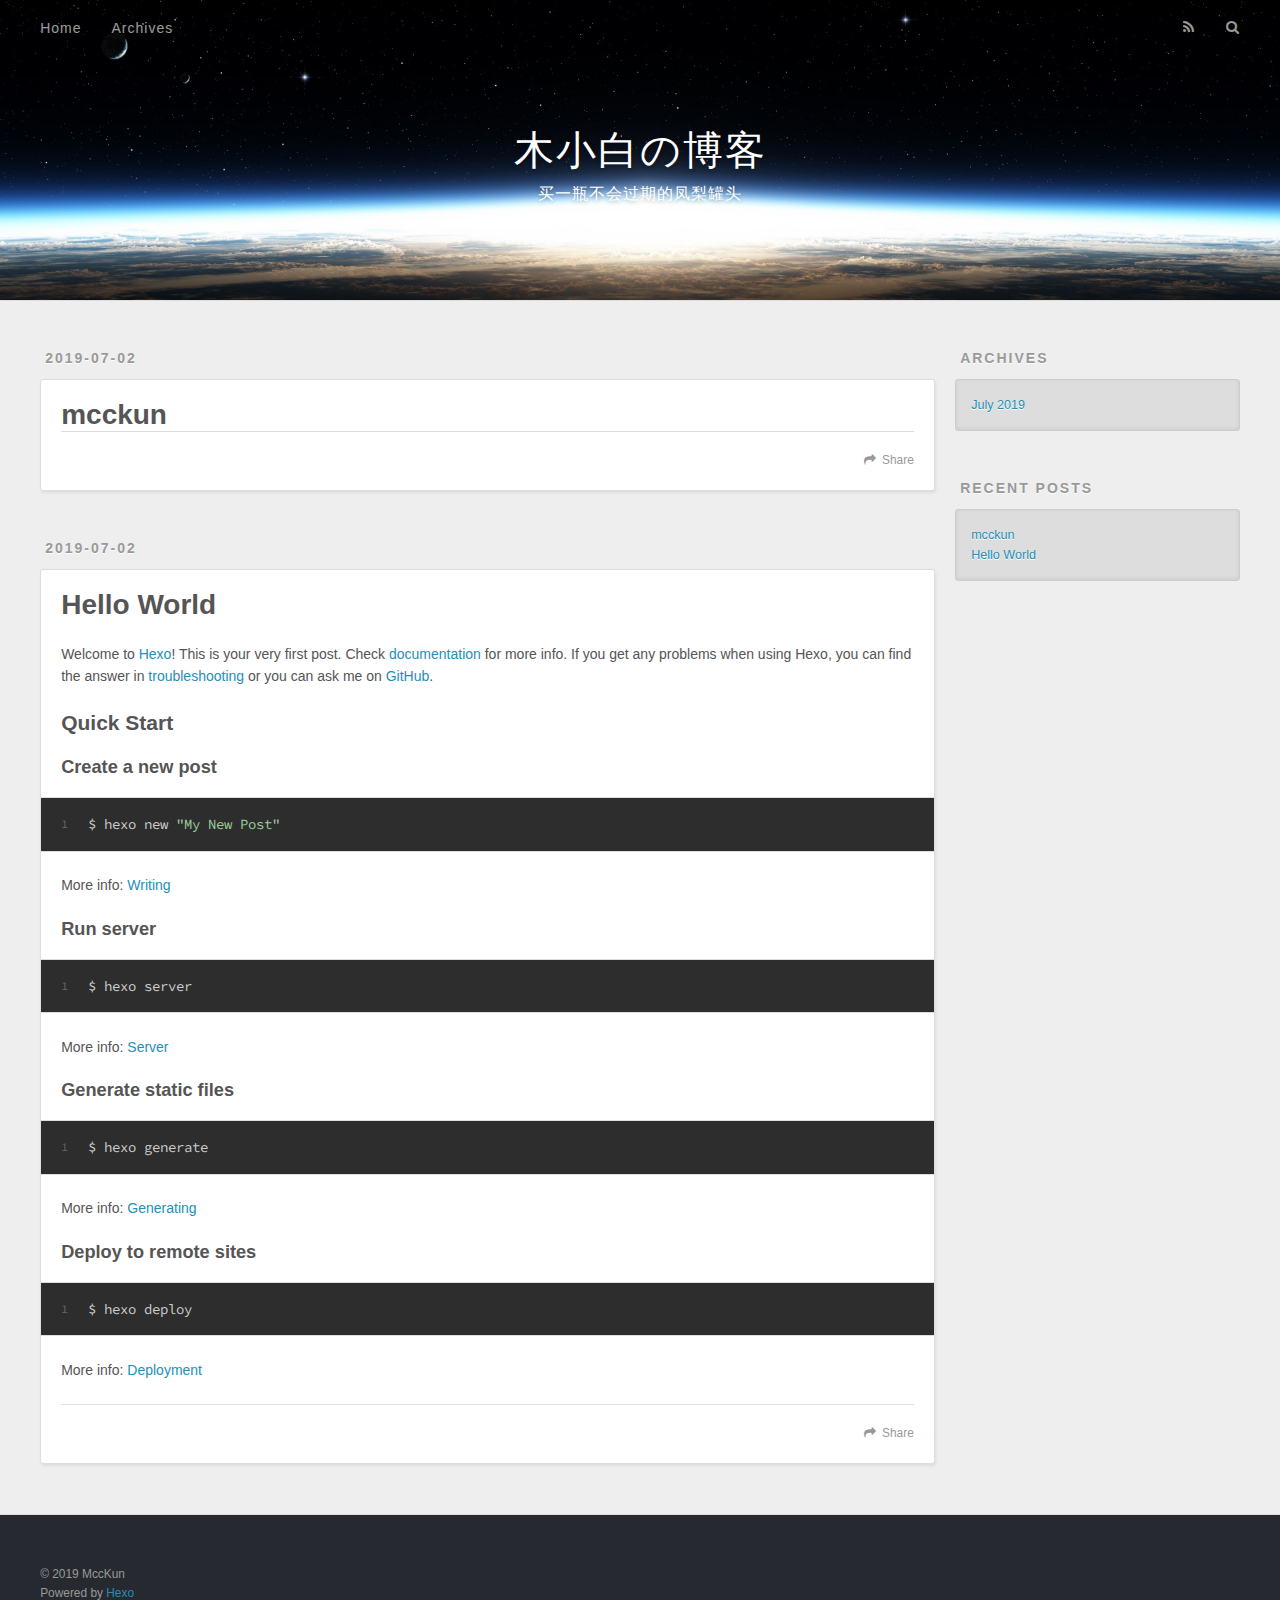
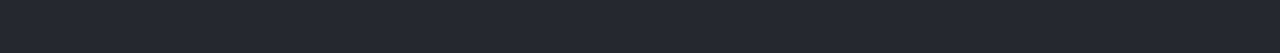
==== index.html @ a15c387a "Site updated: 2019-07-04 11:27:17" ====
<!DOCTYPE html>
<html>
<head><meta name="generator" content="Hexo 3.9.0">
  <meta charset="utf-8">
  

  
  <title>木小白の博客</title>
  <meta name="viewport" content="width=device-width, initial-scale=1, maximum-scale=1">
  <meta name="description" content="记录生活的点点滴滴">
<meta property="og:type" content="website">
<meta property="og:title" content="木小白の博客">
<meta property="og:url" content="http://yoursite.com/index.html">
<meta property="og:site_name" content="木小白の博客">
<meta property="og:description" content="记录生活的点点滴滴">
<meta property="og:locale" content="zh-Hans">
<meta name="twitter:card" content="summary">
<meta name="twitter:title" content="木小白の博客">
<meta name="twitter:description" content="记录生活的点点滴滴">
  
    <link rel="alternate" href="/atom.xml" title="木小白の博客" type="application/atom+xml">
  
  
    <link rel="icon" href="/favicon.png">
  
  
    <link href="//fonts.googleapis.com/css?family=Source+Code+Pro" rel="stylesheet" type="text/css">
  
  <link rel="stylesheet" href="/css/style.css">
</head>
</html>
<body>
  <div id="container">
    <div id="wrap">
      <header id="header">
  <div id="banner"></div>
  <div id="header-outer" class="outer">
    <div id="header-title" class="inner">
      <h1 id="logo-wrap">
        <a href="/" id="logo">木小白の博客</a>
      </h1>
      
        <h2 id="subtitle-wrap">
          <a href="/" id="subtitle">买一瓶不会过期的凤梨罐头</a>
        </h2>
      
    </div>
    <div id="header-inner" class="inner">
      <nav id="main-nav">
        <a id="main-nav-toggle" class="nav-icon"></a>
        
          <a class="main-nav-link" href="/">Home</a>
        
          <a class="main-nav-link" href="/archives">Archives</a>
        
      </nav>
      <nav id="sub-nav">
        
          <a id="nav-rss-link" class="nav-icon" href="/atom.xml" title="RSS Feed"></a>
        
        <a id="nav-search-btn" class="nav-icon" title="Search"></a>
      </nav>
      <div id="search-form-wrap">
        <form action="//google.com/search" method="get" accept-charset="UTF-8" class="search-form"><input type="search" name="q" class="search-form-input" placeholder="Search"><button type="submit" class="search-form-submit">&#xF002;</button><input type="hidden" name="sitesearch" value="http://yoursite.com"></form>
      </div>
    </div>
  </div>
</header>
      <div class="outer">
        <section id="main">
  
    <article id="post-mcckun" class="article article-type-post" itemscope itemprop="blogPost">
  <div class="article-meta">
    <a href="/2019/07/02/mcckun/" class="article-date">
  <time datetime="2019-07-02T06:05:28.000Z" itemprop="datePublished">2019-07-02</time>
</a>
    
  </div>
  <div class="article-inner">
    
    
      <header class="article-header">
        
  
    <h1 itemprop="name">
      <a class="article-title" href="/2019/07/02/mcckun/">mcckun</a>
    </h1>
  

      </header>
    
    <div class="article-entry" itemprop="articleBody">
      
        
      
    </div>
    <footer class="article-footer">
      <a data-url="http://yoursite.com/2019/07/02/mcckun/" data-id="cjxo3ss030001kcl1deuqpcuq" class="article-share-link">Share</a>
      
      
    </footer>
  </div>
  
</article>


  
    <article id="post-hello-world" class="article article-type-post" itemscope itemprop="blogPost">
  <div class="article-meta">
    <a href="/2019/07/02/hello-world/" class="article-date">
  <time datetime="2019-07-02T05:59:08.175Z" itemprop="datePublished">2019-07-02</time>
</a>
    
  </div>
  <div class="article-inner">
    
    
      <header class="article-header">
        
  
    <h1 itemprop="name">
      <a class="article-title" href="/2019/07/02/hello-world/">Hello World</a>
    </h1>
  

      </header>
    
    <div class="article-entry" itemprop="articleBody">
      
        <p>Welcome to <a href="https://hexo.io/" target="_blank" rel="noopener">Hexo</a>! This is your very first post. Check <a href="https://hexo.io/docs/" target="_blank" rel="noopener">documentation</a> for more info. If you get any problems when using Hexo, you can find the answer in <a href="https://hexo.io/docs/troubleshooting.html" target="_blank" rel="noopener">troubleshooting</a> or you can ask me on <a href="https://github.com/hexojs/hexo/issues" target="_blank" rel="noopener">GitHub</a>.</p>
<h2 id="Quick-Start"><a href="#Quick-Start" class="headerlink" title="Quick Start"></a>Quick Start</h2><h3 id="Create-a-new-post"><a href="#Create-a-new-post" class="headerlink" title="Create a new post"></a>Create a new post</h3><figure class="highlight bash"><table><tr><td class="gutter"><pre><span class="line">1</span><br></pre></td><td class="code"><pre><span class="line">$ hexo new <span class="string">"My New Post"</span></span><br></pre></td></tr></table></figure>

<p>More info: <a href="https://hexo.io/docs/writing.html" target="_blank" rel="noopener">Writing</a></p>
<h3 id="Run-server"><a href="#Run-server" class="headerlink" title="Run server"></a>Run server</h3><figure class="highlight bash"><table><tr><td class="gutter"><pre><span class="line">1</span><br></pre></td><td class="code"><pre><span class="line">$ hexo server</span><br></pre></td></tr></table></figure>

<p>More info: <a href="https://hexo.io/docs/server.html" target="_blank" rel="noopener">Server</a></p>
<h3 id="Generate-static-files"><a href="#Generate-static-files" class="headerlink" title="Generate static files"></a>Generate static files</h3><figure class="highlight bash"><table><tr><td class="gutter"><pre><span class="line">1</span><br></pre></td><td class="code"><pre><span class="line">$ hexo generate</span><br></pre></td></tr></table></figure>

<p>More info: <a href="https://hexo.io/docs/generating.html" target="_blank" rel="noopener">Generating</a></p>
<h3 id="Deploy-to-remote-sites"><a href="#Deploy-to-remote-sites" class="headerlink" title="Deploy to remote sites"></a>Deploy to remote sites</h3><figure class="highlight bash"><table><tr><td class="gutter"><pre><span class="line">1</span><br></pre></td><td class="code"><pre><span class="line">$ hexo deploy</span><br></pre></td></tr></table></figure>

<p>More info: <a href="https://hexo.io/docs/deployment.html" target="_blank" rel="noopener">Deployment</a></p>

      
    </div>
    <footer class="article-footer">
      <a data-url="http://yoursite.com/2019/07/02/hello-world/" data-id="cjxo3srzx0000kcl1qdhimw1p" class="article-share-link">Share</a>
      
      
    </footer>
  </div>
  
</article>


  


</section>
        
          <aside id="sidebar">
  
    

  
    

  
    
  
    
  <div class="widget-wrap">
    <h3 class="widget-title">Archives</h3>
    <div class="widget">
      <ul class="archive-list"><li class="archive-list-item"><a class="archive-list-link" href="/archives/2019/07/">July 2019</a></li></ul>
    </div>
  </div>


  
    
  <div class="widget-wrap">
    <h3 class="widget-title">Recent Posts</h3>
    <div class="widget">
      <ul>
        
          <li>
            <a href="/2019/07/02/mcckun/">mcckun</a>
          </li>
        
          <li>
            <a href="/2019/07/02/hello-world/">Hello World</a>
          </li>
        
      </ul>
    </div>
  </div>

  
</aside>
        
      </div>
      <footer id="footer">
  
  <div class="outer">
    <div id="footer-info" class="inner">
      &copy; 2019 MccKun<br>
      Powered by <a href="http://hexo.io/" target="_blank">Hexo</a>
    </div>
  </div>
</footer>
    </div>
    <nav id="mobile-nav">
  
    <a href="/" class="mobile-nav-link">Home</a>
  
    <a href="/archives" class="mobile-nav-link">Archives</a>
  
</nav>
    

<script src="//ajax.googleapis.com/ajax/libs/jquery/2.0.3/jquery.min.js"></script>


  <link rel="stylesheet" href="/fancybox/jquery.fancybox.css">
  <script src="/fancybox/jquery.fancybox.pack.js"></script>


<script src="/js/script.js"></script>



  </div>
</body>
</html>
---- css/style.css ----
body {
  width: 100%;
}
body:before,
body:after {
  content: "";
  display: table;
}
body:after {
  clear: both;
}
html,
body,
div,
span,
applet,
object,
iframe,
h1,
h2,
h3,
h4,
h5,
h6,
p,
blockquote,
pre,
a,
abbr,
acronym,
address,
big,
cite,
code,
del,
dfn,
em,
img,
ins,
kbd,
q,
s,
samp,
small,
strike,
strong,
sub,
sup,
tt,
var,
dl,
dt,
dd,
ol,
ul,
li,
fieldset,
form,
label,
legend,
table,
caption,
tbody,
tfoot,
thead,
tr,
th,
td {
  margin: 0;
  padding: 0;
  border: 0;
  outline: 0;
  font-weight: inherit;
  font-style: inherit;
  font-family: inherit;
  font-size: 100%;
  vertical-align: baseline;
}
body {
  line-height: 1;
  color: #000;
  background: #fff;
}
ol,
ul {
  list-style: none;
}
table {
  border-collapse: separate;
  border-spacing: 0;
  vertical-align: middle;
}
caption,
th,
td {
  text-align: left;
  font-weight: normal;
  vertical-align: middle;
}
a img {
  border: none;
}
input,
button {
  margin: 0;
  padding: 0;
}
input::-moz-focus-inner,
button::-moz-focus-inner {
  border: 0;
  padding: 0;
}
@font-face {
  font-family: FontAwesome;
  font-style: normal;
  font-weight: normal;
  src: url("fonts/fontawesome-webfont.eot?v=#4.0.3");
  src: url("fonts/fontawesome-webfont.eot?#iefix&v=#4.0.3") format("embedded-opentype"), url("fonts/fontawesome-webfont.woff?v=#4.0.3") format("woff"), url("fonts/fontawesome-webfont.ttf?v=#4.0.3") format("truetype"), url("fonts/fontawesome-webfont.svg#fontawesomeregular?v=#4.0.3") format("svg");
}
html,
body,
#container {
  height: 100%;
}
body {
  background: #eee;
  font: 14px -apple-system, BlinkMacSystemFont, "Segoe UI", "Roboto", "Oxygen", "Ubuntu", "Cantarell", "Fira Sans", "Droid Sans", "Helvetica Neue", sans-serif;
  -webkit-text-size-adjust: 100%;
}
.outer {
  max-width: 1220px;
  margin: 0 auto;
  padding: 0 20px;
}
.outer:before,
.outer:after {
  content: "";
  display: table;
}
.outer:after {
  clear: both;
}
.inner {
  display: inline;
  float: left;
  width: 98.33333333333333%;
  margin: 0 0.833333333333333%;
}
.left,
.alignleft {
  float: left;
}
.right,
.alignright {
  float: right;
}
.clear {
  clear: both;
}
#container {
  position: relative;
}
.mobile-nav-on {
  overflow: hidden;
}
#wrap {
  height: 100%;
  width: 100%;
  position: absolute;
  top: 0;
  left: 0;
  -webkit-transition: 0.2s ease-out;
  -moz-transition: 0.2s ease-out;
  -ms-transition: 0.2s ease-out;
  transition: 0.2s ease-out;
  z-index: 1;
  background: #eee;
}
.mobile-nav-on #wrap {
  left: 280px;
}
@media screen and (min-width: 768px) {
  #main {
    display: inline;
    float: left;
    width: 73.33333333333333%;
    margin: 0 0.833333333333333%;
  }
}
.article-date,
.article-category-link,
.archive-year,
.widget-title {
  text-decoration: none;
  text-transform: uppercase;
  letter-spacing: 2px;
  color: #999;
  margin-bottom: 1em;
  margin-left: 5px;
  line-height: 1em;
  text-shadow: 0 1px #fff;
  font-weight: bold;
}
.article-inner,
.archive-article-inner {
  background: #fff;
  -webkit-box-shadow: 1px 2px 3px #ddd;
  box-shadow: 1px 2px 3px #ddd;
  border: 1px solid #ddd;
  border-radius: 3px;
}
.article-entry h1,
.widget h1 {
  font-size: 2em;
}
.article-entry h2,
.widget h2 {
  font-size: 1.5em;
}
.article-entry h3,
.widget h3 {
  font-size: 1.3em;
}
.article-entry h4,
.widget h4 {
  font-size: 1.2em;
}
.article-entry h5,
.widget h5 {
  font-size: 1em;
}
.article-entry h6,
.widget h6 {
  font-size: 1em;
  color: #999;
}
.article-entry hr,
.widget hr {
  border: 1px dashed #ddd;
}
.article-entry strong,
.widget strong {
  font-weight: bold;
}
.article-entry em,
.widget em,
.article-entry cite,
.widget cite {
  font-style: italic;
}
.article-entry sup,
.widget sup,
.article-entry sub,
.widget sub {
  font-size: 0.75em;
  line-height: 0;
  position: relative;
  vertical-align: baseline;
}
.article-entry sup,
.widget sup {
  top: -0.5em;
}
.article-entry sub,
.widget sub {
  bottom: -0.2em;
}
.article-entry small,
.widget small {
  font-size: 0.85em;
}
.article-entry acronym,
.widget acronym,
.article-entry abbr,
.widget abbr {
  border-bottom: 1px dotted;
}
.article-entry ul,
.widget ul,
.article-entry ol,
.widget ol,
.article-entry dl,
.widget dl {
  margin: 0 20px;
  line-height: 1.6em;
}
.article-entry ul ul,
.widget ul ul,
.article-entry ol ul,
.widget ol ul,
.article-entry ul ol,
.widget ul ol,
.article-entry ol ol,
.widget ol ol {
  margin-top: 0;
  margin-bottom: 0;
}
.article-entry ul,
.widget ul {
  list-style: disc;
}
.article-entry ol,
.widget ol {
  list-style: decimal;
}
.article-entry dt,
.widget dt {
  font-weight: bold;
}
#header {
  height: 300px;
  position: relative;
  border-bottom: 1px solid #ddd;
}
#header:before,
#header:after {
  content: "";
  position: absolute;
  left: 0;
  right: 0;
  height: 40px;
}
#header:before {
  top: 0;
  background: -webkit-linear-gradient(rgba(0,0,0,0.2), transparent);
  background: -moz-linear-gradient(rgba(0,0,0,0.2), transparent);
  background: -ms-linear-gradient(rgba(0,0,0,0.2), transparent);
  background: linear-gradient(rgba(0,0,0,0.2), transparent);
}
#header:after {
  bottom: 0;
  background: -webkit-linear-gradient(transparent, rgba(0,0,0,0.2));
  background: -moz-linear-gradient(transparent, rgba(0,0,0,0.2));
  background: -ms-linear-gradient(transparent, rgba(0,0,0,0.2));
  background: linear-gradient(transparent, rgba(0,0,0,0.2));
}
#header-outer {
  height: 100%;
  position: relative;
}
#header-inner {
  position: relative;
  overflow: hidden;
}
#banner {
  position: absolute;
  top: 0;
  left: 0;
  width: 100%;
  height: 100%;
  background: url("images/banner.jpg") center #000;
  -webkit-background-size: cover;
  -moz-background-size: cover;
  background-size: cover;
  z-index: -1;
}
#header-title {
  text-align: center;
  height: 40px;
  position: absolute;
  top: 50%;
  left: 0;
  margin-top: -20px;
}
#logo,
#subtitle {
  text-decoration: none;
  color: #fff;
  font-weight: 300;
  text-shadow: 0 1px 4px rgba(0,0,0,0.3);
}
#logo {
  font-size: 40px;
  line-height: 40px;
  letter-spacing: 2px;
}
#subtitle {
  font-size: 16px;
  line-height: 16px;
  letter-spacing: 1px;
}
#subtitle-wrap {
  margin-top: 16px;
}
#main-nav {
  float: left;
  margin-left: -15px;
}
.nav-icon,
.main-nav-link {
  float: left;
  color: #fff;
  opacity: 0.6;
  text-decoration: none;
  text-shadow: 0 1px rgba(0,0,0,0.2);
  -webkit-transition: opacity 0.2s;
  -moz-transition: opacity 0.2s;
  -ms-transition: opacity 0.2s;
  transition: opacity 0.2s;
  display: block;
  padding: 20px 15px;
}
.nav-icon:hover,
.main-nav-link:hover {
  opacity: 1;
}
.nav-icon {
  font-family: FontAwesome;
  text-align: center;
  font-size: 14px;
  width: 14px;
  height: 14px;
  padding: 20px 15px;
  position: relative;
  cursor: pointer;
}
.main-nav-link {
  font-weight: 300;
  letter-spacing: 1px;
}
@media screen and (max-width: 479px) {
  .main-nav-link {
    display: none;
  }
}
#main-nav-toggle {
  display: none;
}
#main-nav-toggle:before {
  content: "\f0c9";
}
@media screen and (max-width: 479px) {
  #main-nav-toggle {
    display: block;
  }
}
#sub-nav {
  float: right;
  margin-right: -15px;
}
#nav-rss-link:before {
  content: "\f09e";
}
#nav-search-btn:before {
  content: "\f002";
}
#search-form-wrap {
  position: absolute;
  top: 15px;
  width: 150px;
  height: 30px;
  right: -150px;
  opacity: 0;
  -webkit-transition: 0.2s ease-out;
  -moz-transition: 0.2s ease-out;
  -ms-transition: 0.2s ease-out;
  transition: 0.2s ease-out;
}
#search-form-wrap.on {
  opacity: 1;
  right: 0;
}
@media screen and (max-width: 479px) {
  #search-form-wrap {
    width: 100%;
    right: -100%;
  }
}
.search-form {
  position: absolute;
  top: 0;
  left: 0;
  right: 0;
  background: #fff;
  padding: 5px 15px;
  border-radius: 15px;
  -webkit-box-shadow: 0 0 10px rgba(0,0,0,0.3);
  box-shadow: 0 0 10px rgba(0,0,0,0.3);
}
.search-form-input {
  border: none;
  background: none;
  color: #555;
  width: 100%;
  font: 13px -apple-system, BlinkMacSystemFont, "Segoe UI", "Roboto", "Oxygen", "Ubuntu", "Cantarell", "Fira Sans", "Droid Sans", "Helvetica Neue", sans-serif;
  outline: none;
}
.search-form-input::-webkit-search-results-decoration,
.search-form-input::-webkit-search-cancel-button {
  -webkit-appearance: none;
}
.search-form-submit {
  position: absolute;
  top: 50%;
  right: 10px;
  margin-top: -7px;
  font: 13px FontAwesome;
  border: none;
  background: none;
  color: #bbb;
  cursor: pointer;
}
.search-form-submit:hover,
.search-form-submit:focus {
  color: #777;
}
.article {
  margin: 50px 0;
}
.article-inner {
  overflow: hidden;
}
.article-meta:before,
.article-meta:after {
  content: "";
  display: table;
}
.article-meta:after {
  clear: both;
}
.article-date {
  float: left;
}
.article-category {
  float: left;
  line-height: 1em;
  color: #ccc;
  text-shadow: 0 1px #fff;
  margin-left: 8px;
}
.article-category:before {
  content: "\2022";
}
.article-category-link {
  margin: 0 12px 1em;
}
.article-header {
  padding: 20px 20px 0;
}
.article-title {
  text-decoration: none;
  font-size: 2em;
  font-weight: bold;
  color: #555;
  line-height: 1.1em;
  -webkit-transition: color 0.2s;
  -moz-transition: color 0.2s;
  -ms-transition: color 0.2s;
  transition: color 0.2s;
}
a.article-title:hover {
  color: #258fb8;
}
.article-entry {
  color: #555;
  padding: 0 20px;
}
.article-entry:before,
.article-entry:after {
  content: "";
  display: table;
}
.article-entry:after {
  clear: both;
}
.article-entry p,
.article-entry table {
  line-height: 1.6em;
  margin: 1.6em 0;
}
.article-entry h1,
.article-entry h2,
.article-entry h3,
.article-entry h4,
.article-entry h5,
.article-entry h6 {
  font-weight: bold;
}
.article-entry h1,
.article-entry h2,
.article-entry h3,
.article-entry h4,
.article-entry h5,
.article-entry h6 {
  line-height: 1.1em;
  margin: 1.1em 0;
}
.article-entry a {
  color: #258fb8;
  text-decoration: none;
}
.article-entry a:hover {
  text-decoration: underline;
}
.article-entry ul,
.article-entry ol,
.article-entry dl {
  margin-top: 1.6em;
  margin-bottom: 1.6em;
}
.article-entry img,
.article-entry video {
  max-width: 100%;
  height: auto;
  display: block;
  margin: auto;
}
.article-entry iframe {
  border: none;
}
.article-entry table {
  width: 100%;
  border-collapse: collapse;
  border-spacing: 0;
}
.article-entry th {
  font-weight: bold;
  border-bottom: 3px solid #ddd;
  padding-bottom: 0.5em;
}
.article-entry td {
  border-bottom: 1px solid #ddd;
  padding: 10px 0;
}
.article-entry blockquote {
  font-family: Georgia, "Times New Roman", serif;
  font-size: 1.4em;
  margin: 1.6em 20px;
  text-align: center;
}
.article-entry blockquote footer {
  font-size: 14px;
  margin: 1.6em 0;
  font-family: -apple-system, BlinkMacSystemFont, "Segoe UI", "Roboto", "Oxygen", "Ubuntu", "Cantarell", "Fira Sans", "Droid Sans", "Helvetica Neue", sans-serif;
}
.article-entry blockquote footer cite:before {
  content: "—";
  padding: 0 0.5em;
}
.article-entry .pullquote {
  text-align: left;
  width: 45%;
  margin: 0;
}
.article-entry .pullquote.left {
  margin-left: 0.5em;
  margin-right: 1em;
}
.article-entry .pullquote.right {
  margin-right: 0.5em;
  margin-left: 1em;
}
.article-entry .caption {
  color: #999;
  display: block;
  font-size: 0.9em;
  margin-top: 0.5em;
  position: relative;
  text-align: center;
}
.article-entry .video-container {
  position: relative;
  padding-top: 56.25%;
  height: 0;
  overflow: hidden;
}
.article-entry .video-container iframe,
.article-entry .video-container object,
.article-entry .video-container embed {
  position: absolute;
  top: 0;
  left: 0;
  width: 100%;
  height: 100%;
  margin-top: 0;
}
.article-more-link a {
  display: inline-block;
  line-height: 1em;
  padding: 6px 15px;
  border-radius: 15px;
  background: #eee;
  color: #999;
  text-shadow: 0 1px #fff;
  text-decoration: none;
}
.article-more-link a:hover {
  background: #258fb8;
  color: #fff;
  text-decoration: none;
  text-shadow: 0 1px #1e7293;
}
.article-footer {
  font-size: 0.85em;
  line-height: 1.6em;
  border-top: 1px solid #ddd;
  padding-top: 1.6em;
  margin: 0 20px 20px;
}
.article-footer:before,
.article-footer:after {
  content: "";
  display: table;
}
.article-footer:after {
  clear: both;
}
.article-footer a {
  color: #999;
  text-decoration: none;
}
.article-footer a:hover {
  color: #555;
}
.article-tag-list-item {
  float: left;
  margin-right: 10px;
}
.article-tag-list-link:before {
  content: "#";
}
.article-comment-link {
  float: right;
}
.article-comment-link:before {
  content: "\f075";
  font-family: FontAwesome;
  padding-right: 8px;
}
.article-share-link {
  cursor: pointer;
  float: right;
  margin-left: 20px;
}
.article-share-link:before {
  content: "\f064";
  font-family: FontAwesome;
  padding-right: 6px;
}
#article-nav {
  position: relative;
}
#article-nav:before,
#article-nav:after {
  content: "";
  display: table;
}
#article-nav:after {
  clear: both;
}
@media screen and (min-width: 768px) {
  #article-nav {
    margin: 50px 0;
  }
  #article-nav:before {
    width: 8px;
    height: 8px;
    position: absolute;
    top: 50%;
    left: 50%;
    margin-top: -4px;
    margin-left: -4px;
    content: "";
    border-radius: 50%;
    background: #ddd;
    -webkit-box-shadow: 0 1px 2px #fff;
    box-shadow: 0 1px 2px #fff;
  }
}
.article-nav-link-wrap {
  text-decoration: none;
  text-shadow: 0 1px #fff;
  color: #999;
  -webkit-box-sizing: border-box;
  -moz-box-sizing: border-box;
  box-sizing: border-box;
  margin-top: 50px;
  text-align: center;
  display: block;
}
.article-nav-link-wrap:hover {
  color: #555;
}
@media screen and (min-width: 768px) {
  .article-nav-link-wrap {
    width: 50%;
    margin-top: 0;
  }
}
@media screen and (min-width: 768px) {
  #article-nav-newer {
    float: left;
    text-align: right;
    padding-right: 20px;
  }
}
@media screen and (min-width: 768px) {
  #article-nav-older {
    float: right;
    text-align: left;
    padding-left: 20px;
  }
}
.article-nav-caption {
  text-transform: uppercase;
  letter-spacing: 2px;
  color: #ddd;
  line-height: 1em;
  font-weight: bold;
}
#article-nav-newer .article-nav-caption {
  margin-right: -2px;
}
.article-nav-title {
  font-size: 0.85em;
  line-height: 1.6em;
  margin-top: 0.5em;
}
.article-share-box {
  position: absolute;
  display: none;
  background: #fff;
  -webkit-box-shadow: 1px 2px 10px rgba(0,0,0,0.2);
  box-shadow: 1px 2px 10px rgba(0,0,0,0.2);
  border-radius: 3px;
  margin-left: -145px;
  overflow: hidden;
  z-index: 1;
}
.article-share-box.on {
  display: block;
}
.article-share-input {
  width: 100%;
  background: none;
  -webkit-box-sizing: border-box;
  -moz-box-sizing: border-box;
  box-sizing: border-box;
  font: 14px -apple-system, BlinkMacSystemFont, "Segoe UI", "Roboto", "Oxygen", "Ubuntu", "Cantarell", "Fira Sans", "Droid Sans", "Helvetica Neue", sans-serif;
  padding: 0 15px;
  color: #555;
  outline: none;
  border: 1px solid #ddd;
  border-radius: 3px 3px 0 0;
  height: 36px;
  line-height: 36px;
}
.article-share-links {
  background: #eee;
}
.article-share-links:before,
.article-share-links:after {
  content: "";
  display: table;
}
.article-share-links:after {
  clear: both;
}
.article-share-twitter,
.article-share-facebook,
.article-share-pinterest,
.article-share-google {
  width: 50px;
  height: 36px;
  display: block;
  float: left;
  position: relative;
  color: #999;
  text-shadow: 0 1px #fff;
}
.article-share-twitter:before,
.article-share-facebook:before,
.article-share-pinterest:before,
.article-share-google:before {
  font-size: 20px;
  font-family: FontAwesome;
  width: 20px;
  height: 20px;
  position: absolute;
  top: 50%;
  left: 50%;
  margin-top: -10px;
  margin-left: -10px;
  text-align: center;
}
.article-share-twitter:hover,
.article-share-facebook:hover,
.article-share-pinterest:hover,
.article-share-google:hover {
  color: #fff;
}
.article-share-twitter:before {
  content: "\f099";
}
.article-share-twitter:hover {
  background: #00aced;
  text-shadow: 0 1px #008abe;
}
.article-share-facebook:before {
  content: "\f09a";
}
.article-share-facebook:hover {
  background: #3b5998;
  text-shadow: 0 1px #2f477a;
}
.article-share-pinterest:before {
  content: "\f0d2";
}
.article-share-pinterest:hover {
  background: #cb2027;
  text-shadow: 0 1px #a21a1f;
}
.article-share-google:before {
  content: "\f0d5";
}
.article-share-google:hover {
  background: #dd4b39;
  text-shadow: 0 1px #be3221;
}
.article-gallery {
  background: #000;
  position: relative;
}
.article-gallery-photos {
  position: relative;
  overflow: hidden;
}
.article-gallery-img {
  display: none;
  max-width: 100%;
}
.article-gallery-img:first-child {
  display: block;
}
.article-gallery-img.loaded {
  position: absolute;
  display: block;
}
.article-gallery-img img {
  display: block;
  max-width: 100%;
  margin: 0 auto;
}
#comments {
  background: #fff;
  -webkit-box-shadow: 1px 2px 3px #ddd;
  box-shadow: 1px 2px 3px #ddd;
  padding: 20px;
  border: 1px solid #ddd;
  border-radius: 3px;
  margin: 50px 0;
}
#comments a {
  color: #258fb8;
}
.archives-wrap {
  margin: 50px 0;
}
.archives:before,
.archives:after {
  content: "";
  display: table;
}
.archives:after {
  clear: both;
}
.archive-year-wrap {
  margin-bottom: 1em;
}
.archives {
  -webkit-column-gap: 10px;
  -moz-column-gap: 10px;
  column-gap: 10px;
}
@media screen and (min-width: 480px) and (max-width: 767px) {
  .archives {
    -webkit-column-count: 2;
    -moz-column-count: 2;
    column-count: 2;
  }
}
@media screen and (min-width: 768px) {
  .archives {
    -webkit-column-count: 3;
    -moz-column-count: 3;
    column-count: 3;
  }
}
.archive-article {
  -webkit-column-break-inside: avoid;
  page-break-inside: avoid;
  overflow: hidden;
  break-inside: avoid-column;
}
.archive-article-inner {
  padding: 10px;
  margin-bottom: 15px;
}
.archive-article-title {
  text-decoration: none;
  font-weight: bold;
  color: #555;
  -webkit-transition: color 0.2s;
  -moz-transition: color 0.2s;
  -ms-transition: color 0.2s;
  transition: color 0.2s;
  line-height: 1.6em;
}
.archive-article-title:hover {
  color: #258fb8;
}
.archive-article-footer {
  margin-top: 1em;
}
.archive-article-date {
  color: #999;
  text-decoration: none;
  font-size: 0.85em;
  line-height: 1em;
  margin-bottom: 0.5em;
  display: block;
}
#page-nav {
  margin: 50px auto;
  background: #fff;
  -webkit-box-shadow: 1px 2px 3px #ddd;
  box-shadow: 1px 2px 3px #ddd;
  border: 1px solid #ddd;
  border-radius: 3px;
  text-align: center;
  color: #999;
  overflow: hidden;
}
#page-nav:before,
#page-nav:after {
  content: "";
  display: table;
}
#page-nav:after {
  clear: both;
}
#page-nav a,
#page-nav span {
  padding: 10px 20px;
  line-height: 1;
  height: 2ex;
}
#page-nav a {
  color: #999;
  text-decoration: none;
}
#page-nav a:hover {
  background: #999;
  color: #fff;
}
#page-nav .prev {
  float: left;
}
#page-nav .next {
  float: right;
}
#page-nav .page-number {
  display: inline-block;
}
@media screen and (max-width: 479px) {
  #page-nav .page-number {
    display: none;
  }
}
#page-nav .current {
  color: #555;
  font-weight: bold;
}
#page-nav .space {
  color: #ddd;
}
#footer {
  background: #262a30;
  padding: 50px 0;
  border-top: 1px solid #ddd;
  color: #999;
}
#footer a {
  color: #258fb8;
  text-decoration: none;
}
#footer a:hover {
  text-decoration: underline;
}
#footer-info {
  line-height: 1.6em;
  font-size: 0.85em;
}
.article-entry pre,
.article-entry .highlight {
  background: #2d2d2d;
  margin: 0 -20px;
  padding: 15px 20px;
  border-style: solid;
  border-color: #ddd;
  border-width: 1px 0;
  overflow: auto;
  color: #ccc;
  line-height: 22.400000000000002px;
}
.article-entry .highlight .gutter pre,
.article-entry .gist .gist-file .gist-data .line-numbers {
  color: #666;
  font-size: 0.85em;
}
.article-entry pre,
.article-entry code {
  font-family: "Source Code Pro", Consolas, Monaco, Menlo, Consolas, monospace;
}
.article-entry code {
  background: #eee;
  text-shadow: 0 1px #fff;
  padding: 0 0.3em;
}
.article-entry pre code {
  background: none;
  text-shadow: none;
  padding: 0;
}
.article-entry .highlight pre {
  border: none;
  margin: 0;
  padding: 0;
}
.article-entry .highlight table {
  margin: 0;
  width: auto;
}
.article-entry .highlight td {
  border: none;
  padding: 0;
}
.article-entry .highlight figcaption {
  font-size: 0.85em;
  color: #999;
  line-height: 1em;
  margin-bottom: 1em;
}
.article-entry .highlight figcaption:before,
.article-entry .highlight figcaption:after {
  content: "";
  display: table;
}
.article-entry .highlight figcaption:after {
  clear: both;
}
.article-entry .highlight figcaption a {
  float: right;
}
.article-entry .highlight .gutter pre {
  text-align: right;
  padding-right: 20px;
}
.article-entry .highlight .line {
  height: 22.400000000000002px;
}
.article-entry .highlight .line.marked {
  background: #515151;
}
.article-entry .gist {
  margin: 0 -20px;
  border-style: solid;
  border-color: #ddd;
  border-width: 1px 0;
  background: #2d2d2d;
  padding: 15px 20px 15px 0;
}
.article-entry .gist .gist-file {
  border: none;
  font-family: "Source Code Pro", Consolas, Monaco, Menlo, Consolas, monospace;
  margin: 0;
}
.article-entry .gist .gist-file .gist-data {
  background: none;
  border: none;
}
.article-entry .gist .gist-file .gist-data .line-numbers {
  background: none;
  border: none;
  padding: 0 20px 0 0;
}
.article-entry .gist .gist-file .gist-data .line-data {
  padding: 0 !important;
}
.article-entry .gist .gist-file .highlight {
  margin: 0;
  padding: 0;
  border: none;
}
.article-entry .gist .gist-file .gist-meta {
  background: #2d2d2d;
  color: #999;
  font: 0.85em -apple-system, BlinkMacSystemFont, "Segoe UI", "Roboto", "Oxygen", "Ubuntu", "Cantarell", "Fira Sans", "Droid Sans", "Helvetica Neue", sans-serif;
  text-shadow: 0 0;
  padding: 0;
  margin-top: 1em;
  margin-left: 20px;
}
.article-entry .gist .gist-file .gist-meta a {
  color: #258fb8;
  font-weight: normal;
}
.article-entry .gist .gist-file .gist-meta a:hover {
  text-decoration: underline;
}
pre .comment,
pre .title {
  color: #999;
}
pre .variable,
pre .attribute,
pre .tag,
pre .regexp,
pre .ruby .constant,
pre .xml .tag .title,
pre .xml .pi,
pre .xml .doctype,
pre .html .doctype,
pre .css .id,
pre .css .class,
pre .css .pseudo {
  color: #f2777a;
}
pre .number,
pre .preprocessor,
pre .built_in,
pre .literal,
pre .params,
pre .constant {
  color: #f99157;
}
pre .class,
pre .ruby .class .title,
pre .css .rules .attribute {
  color: #9c9;
}
pre .string,
pre .value,
pre .inheritance,
pre .header,
pre .ruby .symbol,
pre .xml .cdata {
  color: #9c9;
}
pre .css .hexcolor {
  color: #6cc;
}
pre .function,
pre .python .decorator,
pre .python .title,
pre .ruby .function .title,
pre .ruby .title .keyword,
pre .perl .sub,
pre .javascript .title,
pre .coffeescript .title {
  color: #69c;
}
pre .keyword,
pre .javascript .function {
  color: #c9c;
}
@media screen and (max-width: 479px) {
  #mobile-nav {
    position: absolute;
    top: 0;
    left: 0;
    width: 280px;
    height: 100%;
    background: #191919;
    border-right: 1px solid #fff;
  }
}
@media screen and (max-width: 479px) {
  .mobile-nav-link {
    display: block;
    color: #999;
    text-decoration: none;
    padding: 15px 20px;
    font-weight: bold;
  }
  .mobile-nav-link:hover {
    color: #fff;
  }
}
@media screen and (min-width: 768px) {
  #sidebar {
    display: inline;
    float: left;
    width: 23.333333333333332%;
    margin: 0 0.833333333333333%;
  }
}
.widget-wrap {
  margin: 50px 0;
}
.widget {
  color: #777;
  text-shadow: 0 1px #fff;
  background: #ddd;
  -webkit-box-shadow: 0 -1px 4px #ccc inset;
  box-shadow: 0 -1px 4px #ccc inset;
  border: 1px solid #ccc;
  padding: 15px;
  border-radius: 3px;
}
.widget a {
  color: #258fb8;
  text-decoration: none;
}
.widget a:hover {
  text-decoration: underline;
}
.widget ul ul,
.widget ol ul,
.widget dl ul,
.widget ul ol,
.widget ol ol,
.widget dl ol,
.widget ul dl,
.widget ol dl,
.widget dl dl {
  margin-left: 15px;
  list-style: disc;
}
.widget {
  line-height: 1.6em;
  word-wrap: break-word;
  font-size: 0.9em;
}
.widget ul,
.widget ol {
  list-style: none;
  margin: 0;
}
.widget ul ul,
.widget ol ul,
.widget ul ol,
.widget ol ol {
  margin: 0 20px;
}
.widget ul ul,
.widget ol ul {
  list-style: disc;
}
.widget ul ol,
.widget ol ol {
  list-style: decimal;
}
.category-list-count,
.tag-list-count,
.archive-list-count {
  padding-left: 5px;
  color: #999;
  font-size: 0.85em;
}
.category-list-count:before,
.tag-list-count:before,
.archive-list-count:before {
  content: "(";
}
.category-list-count:after,
.tag-list-count:after,
.archive-list-count:after {
  content: ")";
}
.tagcloud a {
  margin-right: 5px;
  display: inline-block;
}
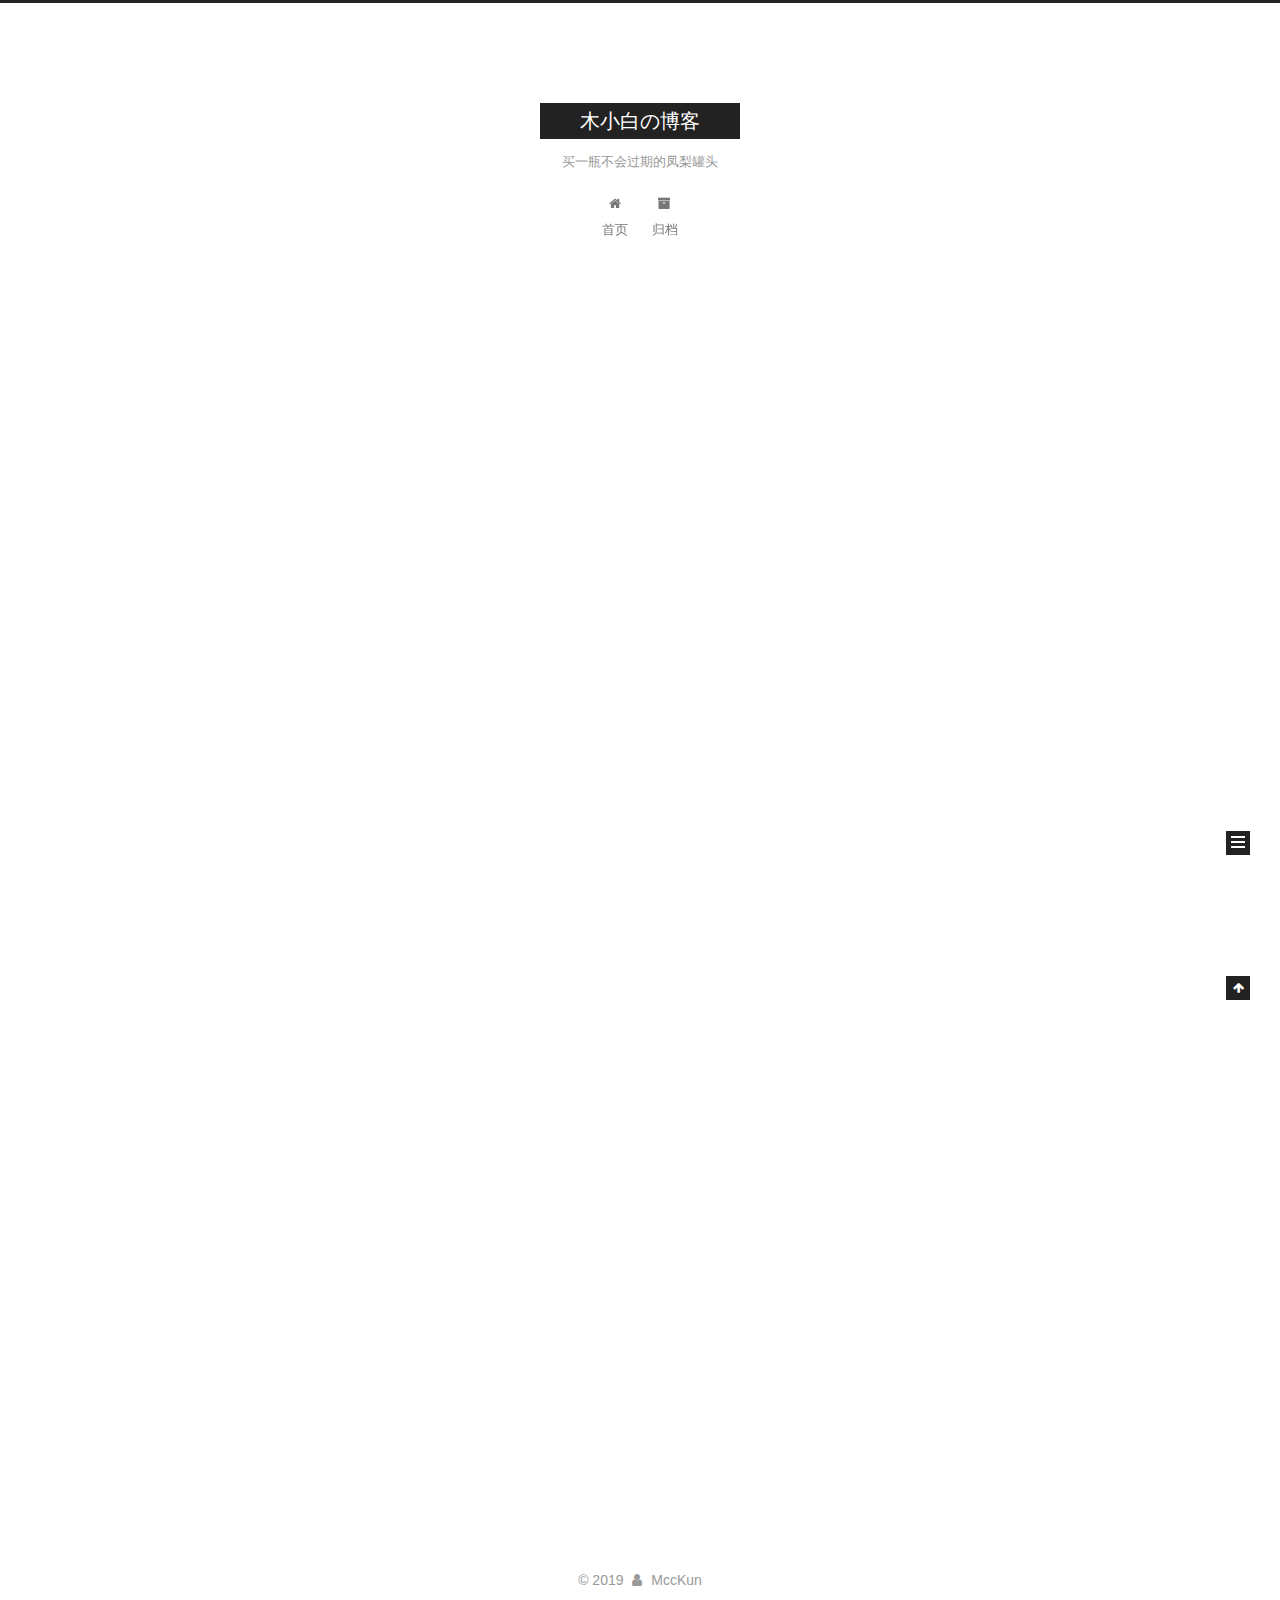
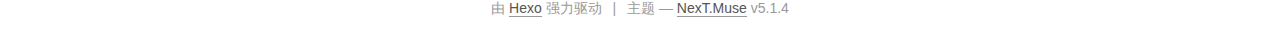
==== commit 95c8964a: "Site updated: 2019-07-04 13:50:20" ====
--- a/index.html
+++ b/index.html
@@ -1,13 +1,85 @@
 <!DOCTYPE html>
-<html>
+
+
+
+  
+
+
+<html class="theme-next muse use-motion" lang="zh-Hans">
 <head><meta name="generator" content="Hexo 3.9.0">
-  <meta charset="utf-8">
-  
-
-  
-  <title>木小白の博客</title>
-  <meta name="viewport" content="width=device-width, initial-scale=1, maximum-scale=1">
-  <meta name="description" content="记录生活的点点滴滴">
+  <meta charset="UTF-8">
+<meta http-equiv="X-UA-Compatible" content="IE=edge">
+<meta name="viewport" content="width=device-width, initial-scale=1, maximum-scale=1">
+<meta name="theme-color" content="#222">
+
+
+
+
+
+
+
+
+
+<meta http-equiv="Cache-Control" content="no-transform">
+<meta http-equiv="Cache-Control" content="no-siteapp">
+
+
+
+
+
+
+
+
+
+
+
+
+
+
+
+
+  
+  
+  <link href="/lib/fancybox/source/jquery.fancybox.css?v=2.1.5" rel="stylesheet" type="text/css">
+
+
+
+
+
+
+
+<link href="/lib/font-awesome/css/font-awesome.min.css?v=4.6.2" rel="stylesheet" type="text/css">
+
+<link href="/css/main.css?v=5.1.4" rel="stylesheet" type="text/css">
+
+
+  <link rel="apple-touch-icon" sizes="180x180" href="/images/apple-touch-icon-next.png?v=5.1.4">
+
+
+  <link rel="icon" type="image/png" sizes="32x32" href="/images/favicon-32x32-next.png?v=5.1.4">
+
+
+  <link rel="icon" type="image/png" sizes="16x16" href="/images/favicon-16x16-next.png?v=5.1.4">
+
+
+  <link rel="mask-icon" href="/images/logo.svg?v=5.1.4" color="#222">
+
+
+
+
+
+  <meta name="keywords" content="Hexo, NexT">
+
+
+
+
+
+
+
+
+
+
+<meta name="description" content="记录生活的点点滴滴">
 <meta property="og:type" content="website">
 <meta property="og:title" content="木小白の博客">
 <meta property="og:url" content="http://yoursite.com/index.html">
@@ -17,219 +89,654 @@
 <meta name="twitter:card" content="summary">
 <meta name="twitter:title" content="木小白の博客">
 <meta name="twitter:description" content="记录生活的点点滴滴">
-  
-    <link rel="alternate" href="/atom.xml" title="木小白の博客" type="application/atom+xml">
-  
-  
-    <link rel="icon" href="/favicon.png">
-  
-  
-    <link href="//fonts.googleapis.com/css?family=Source+Code+Pro" rel="stylesheet" type="text/css">
-  
-  <link rel="stylesheet" href="/css/style.css">
+
+
+
+<script type="text/javascript" id="hexo.configurations">
+  var NexT = window.NexT || {};
+  var CONFIG = {
+    root: '/',
+    scheme: 'Muse',
+    version: '5.1.4',
+    sidebar: {"position":"left","display":"post","offset":12,"b2t":false,"scrollpercent":false,"onmobile":false},
+    fancybox: true,
+    tabs: true,
+    motion: {"enable":true,"async":false,"transition":{"post_block":"fadeIn","post_header":"slideDownIn","post_body":"slideDownIn","coll_header":"slideLeftIn","sidebar":"slideUpIn"}},
+    duoshuo: {
+      userId: '0',
+      author: '博主'
+    },
+    algolia: {
+      applicationID: '',
+      apiKey: '',
+      indexName: '',
+      hits: {"per_page":10},
+      labels: {"input_placeholder":"Search for Posts","hits_empty":"We didn't find any results for the search: ${query}","hits_stats":"${hits} results found in ${time} ms"}
+    }
+  };
+</script>
+
+
+
+  <link rel="canonical" href="http://yoursite.com/">
+
+
+
+
+
+  <title>木小白の博客</title>
+  
+
+
+
+
+
+
+
+
 </head>
-</html>
-<body>
-  <div id="container">
-    <div id="wrap">
-      <header id="header">
-  <div id="banner"></div>
-  <div id="header-outer" class="outer">
-    <div id="header-title" class="inner">
-      <h1 id="logo-wrap">
-        <a href="/" id="logo">木小白の博客</a>
-      </h1>
-      
-        <h2 id="subtitle-wrap">
-          <a href="/" id="subtitle">买一瓶不会过期的凤梨罐头</a>
-        </h2>
-      
+
+<body itemscope itemtype="http://schema.org/WebPage" lang="zh-Hans">
+
+  
+  
+    
+  
+
+  <div class="container sidebar-position-left 
+  page-home">
+    <div class="headband"></div>
+
+    <header id="header" class="header" itemscope itemtype="http://schema.org/WPHeader">
+      <div class="header-inner"><div class="site-brand-wrapper">
+  <div class="site-meta ">
+    
+
+    <div class="custom-logo-site-title">
+      <a href="/" class="brand" rel="start">
+        <span class="logo-line-before"><i></i></span>
+        <span class="site-title">木小白の博客</span>
+        <span class="logo-line-after"><i></i></span>
+      </a>
     </div>
-    <div id="header-inner" class="inner">
-      <nav id="main-nav">
-        <a id="main-nav-toggle" class="nav-icon"></a>
-        
-          <a class="main-nav-link" href="/">Home</a>
-        
-          <a class="main-nav-link" href="/archives">Archives</a>
-        
-      </nav>
-      <nav id="sub-nav">
-        
-          <a id="nav-rss-link" class="nav-icon" href="/atom.xml" title="RSS Feed"></a>
-        
-        <a id="nav-search-btn" class="nav-icon" title="Search"></a>
-      </nav>
-      <div id="search-form-wrap">
-        <form action="//google.com/search" method="get" accept-charset="UTF-8" class="search-form"><input type="search" name="q" class="search-form-input" placeholder="Search"><button type="submit" class="search-form-submit">&#xF002;</button><input type="hidden" name="sitesearch" value="http://yoursite.com"></form>
-      </div>
+      
+        <p class="site-subtitle">买一瓶不会过期的凤梨罐头</p>
+      
+  </div>
+
+  <div class="site-nav-toggle">
+    <button>
+      <span class="btn-bar"></span>
+      <span class="btn-bar"></span>
+      <span class="btn-bar"></span>
+    </button>
+  </div>
+</div>
+
+<nav class="site-nav">
+  
+
+  
+    <ul id="menu" class="menu">
+      
+        
+        <li class="menu-item menu-item-home">
+          <a href="/" rel="section">
+            
+              <i class="menu-item-icon fa fa-fw fa-home"></i> <br>
+            
+            首页
+          </a>
+        </li>
+      
+        
+        <li class="menu-item menu-item-archives">
+          <a href="/archives/" rel="section">
+            
+              <i class="menu-item-icon fa fa-fw fa-archive"></i> <br>
+            
+            归档
+          </a>
+        </li>
+      
+
+      
+    </ul>
+  
+
+  
+</nav>
+
+
+
+ </div>
+    </header>
+
+    <main id="main" class="main">
+      <div class="main-inner">
+        <div class="content-wrap">
+          <div id="content" class="content">
+            
+  <section id="posts" class="posts-expand">
+    
+      
+
+  
+
+  
+  
+  
+
+  <article class="post post-type-normal" itemscope itemtype="http://schema.org/Article">
+  
+  
+  
+  <div class="post-block">
+    <link itemprop="mainEntityOfPage" href="http://yoursite.com/2019/07/02/mcckun/">
+
+    <span hidden itemprop="author" itemscope itemtype="http://schema.org/Person">
+      <meta itemprop="name" content="MccKun">
+      <meta itemprop="description" content>
+      <meta itemprop="image" content="/images/avatar.gif">
+    </span>
+
+    <span hidden itemprop="publisher" itemscope itemtype="http://schema.org/Organization">
+      <meta itemprop="name" content="木小白の博客">
+    </span>
+
+    
+      <header class="post-header">
+
+        
+        
+          <h1 class="post-title" itemprop="name headline">
+                
+                <a class="post-title-link" href="/2019/07/02/mcckun/" itemprop="url">mcckun</a></h1>
+        
+
+        <div class="post-meta">
+          <span class="post-time">
+            
+              <span class="post-meta-item-icon">
+                <i class="fa fa-calendar-o"></i>
+              </span>
+              
+                <span class="post-meta-item-text">发表于</span>
+              
+              <time title="创建于" itemprop="dateCreated datePublished" datetime="2019-07-02T14:05:28+08:00">
+                2019-07-02
+              </time>
+            
+
+            
+
+            
+          </span>
+
+          
+
+          
+            
+          
+
+          
+          
+
+          
+
+          
+
+          
+
+        </div>
+      </header>
+    
+
+    
+    
+    
+    <div class="post-body" itemprop="articleBody">
+
+      
+      
+
+      
+        
+          
+            
+          
+        
+      
+    </div>
+    
+    
+    
+
+    
+
+    
+
+    
+
+    <footer class="post-footer">
+      
+
+      
+
+      
+
+      
+      
+        <div class="post-eof"></div>
+      
+    </footer>
+  </div>
+  
+  
+  
+  </article>
+
+
+    
+      
+
+  
+
+  
+  
+  
+
+  <article class="post post-type-normal" itemscope itemtype="http://schema.org/Article">
+  
+  
+  
+  <div class="post-block">
+    <link itemprop="mainEntityOfPage" href="http://yoursite.com/2019/07/02/hello-world/">
+
+    <span hidden itemprop="author" itemscope itemtype="http://schema.org/Person">
+      <meta itemprop="name" content="MccKun">
+      <meta itemprop="description" content>
+      <meta itemprop="image" content="/images/avatar.gif">
+    </span>
+
+    <span hidden itemprop="publisher" itemscope itemtype="http://schema.org/Organization">
+      <meta itemprop="name" content="木小白の博客">
+    </span>
+
+    
+      <header class="post-header">
+
+        
+        
+          <h1 class="post-title" itemprop="name headline">
+                
+                <a class="post-title-link" href="/2019/07/02/hello-world/" itemprop="url">Hello World</a></h1>
+        
+
+        <div class="post-meta">
+          <span class="post-time">
+            
+              <span class="post-meta-item-icon">
+                <i class="fa fa-calendar-o"></i>
+              </span>
+              
+                <span class="post-meta-item-text">发表于</span>
+              
+              <time title="创建于" itemprop="dateCreated datePublished" datetime="2019-07-02T13:59:08+08:00">
+                2019-07-02
+              </time>
+            
+
+            
+
+            
+          </span>
+
+          
+
+          
+            
+          
+
+          
+          
+
+          
+
+          
+
+          
+
+        </div>
+      </header>
+    
+
+    
+    
+    
+    <div class="post-body" itemprop="articleBody">
+
+      
+      
+
+      
+        
+          
+            <p>Welcome to <a href="https://hexo.io/" target="_blank" rel="noopener">Hexo</a>! This is your very first post. Check <a href="https://hexo.io/docs/" target="_blank" rel="noopener">documentation</a> for more info. If you get any problems when using Hexo, you can find the answer in <a href="https://hexo.io/docs/troubleshooting.html" target="_blank" rel="noopener">troubleshooting</a> or you can ask me on <a href="https://github.com/hexojs/hexo/issues" target="_blank" rel="noopener">GitHub</a>.</p>
+<h2 id="Quick-Start"><a href="#Quick-Start" class="headerlink" title="Quick Start"></a>Quick Start</h2><h3 id="Create-a-new-post"><a href="#Create-a-new-post" class="headerlink" title="Create a new post"></a>Create a new post</h3><figure class="highlight bash"><table><tr><td class="gutter"><pre><span class="line">1</span><br></pre></td><td class="code"><pre><span class="line">$ hexo new <span class="string">"My New Post"</span></span><br></pre></td></tr></table></figure>
+
+<p>More info: <a href="https://hexo.io/docs/writing.html" target="_blank" rel="noopener">Writing</a></p>
+<h3 id="Run-server"><a href="#Run-server" class="headerlink" title="Run server"></a>Run server</h3><figure class="highlight bash"><table><tr><td class="gutter"><pre><span class="line">1</span><br></pre></td><td class="code"><pre><span class="line">$ hexo server</span><br></pre></td></tr></table></figure>
+
+<p>More info: <a href="https://hexo.io/docs/server.html" target="_blank" rel="noopener">Server</a></p>
+<h3 id="Generate-static-files"><a href="#Generate-static-files" class="headerlink" title="Generate static files"></a>Generate static files</h3><figure class="highlight bash"><table><tr><td class="gutter"><pre><span class="line">1</span><br></pre></td><td class="code"><pre><span class="line">$ hexo generate</span><br></pre></td></tr></table></figure>
+
+<p>More info: <a href="https://hexo.io/docs/generating.html" target="_blank" rel="noopener">Generating</a></p>
+<h3 id="Deploy-to-remote-sites"><a href="#Deploy-to-remote-sites" class="headerlink" title="Deploy to remote sites"></a>Deploy to remote sites</h3><figure class="highlight bash"><table><tr><td class="gutter"><pre><span class="line">1</span><br></pre></td><td class="code"><pre><span class="line">$ hexo deploy</span><br></pre></td></tr></table></figure>
+
+<p>More info: <a href="https://hexo.io/docs/deployment.html" target="_blank" rel="noopener">Deployment</a></p>
+
+          
+        
+      
+    </div>
+    
+    
+    
+
+    
+
+    
+
+    
+
+    <footer class="post-footer">
+      
+
+      
+
+      
+
+      
+      
+        <div class="post-eof"></div>
+      
+    </footer>
+  </div>
+  
+  
+  
+  </article>
+
+
+    
+  </section>
+
+  
+
+
+          </div>
+          
+
+
+          
+
+        </div>
+        
+          
+  
+  <div class="sidebar-toggle">
+    <div class="sidebar-toggle-line-wrap">
+      <span class="sidebar-toggle-line sidebar-toggle-line-first"></span>
+      <span class="sidebar-toggle-line sidebar-toggle-line-middle"></span>
+      <span class="sidebar-toggle-line sidebar-toggle-line-last"></span>
     </div>
   </div>
-</header>
-      <div class="outer">
-        <section id="main">
-  
-    <article id="post-mcckun" class="article article-type-post" itemscope itemprop="blogPost">
-  <div class="article-meta">
-    <a href="/2019/07/02/mcckun/" class="article-date">
-  <time datetime="2019-07-02T06:05:28.000Z" itemprop="datePublished">2019-07-02</time>
-</a>
-    
+
+  <aside id="sidebar" class="sidebar">
+    
+    <div class="sidebar-inner">
+
+      
+
+      
+
+      <section class="site-overview-wrap sidebar-panel sidebar-panel-active">
+        <div class="site-overview">
+          <div class="site-author motion-element" itemprop="author" itemscope itemtype="http://schema.org/Person">
+            
+              <p class="site-author-name" itemprop="name">MccKun</p>
+              <p class="site-description motion-element" itemprop="description">记录生活的点点滴滴</p>
+          </div>
+
+          <nav class="site-state motion-element">
+
+            
+              <div class="site-state-item site-state-posts">
+              
+                <a href="/archives/">
+              
+                  <span class="site-state-item-count">2</span>
+                  <span class="site-state-item-name">日志</span>
+                </a>
+              </div>
+            
+
+            
+
+            
+
+          </nav>
+
+          
+
+          
+
+          
+          
+
+          
+          
+
+          
+
+        </div>
+      </section>
+
+      
+
+      
+
+    </div>
+  </aside>
+
+
+        
+      </div>
+    </main>
+
+    <footer id="footer" class="footer">
+      <div class="footer-inner">
+        <div class="copyright">&copy; <span itemprop="copyrightYear">2019</span>
+  <span class="with-love">
+    <i class="fa fa-user"></i>
+  </span>
+  <span class="author" itemprop="copyrightHolder">MccKun</span>
+
+  
+</div>
+
+
+  <div class="powered-by">由 <a class="theme-link" target="_blank" href="https://hexo.io">Hexo</a> 强力驱动</div>
+
+
+
+  <span class="post-meta-divider">|</span>
+
+
+
+  <div class="theme-info">主题 &mdash; <a class="theme-link" target="_blank" href="https://github.com/iissnan/hexo-theme-next">NexT.Muse</a> v5.1.4</div>
+
+
+
+
+        
+
+
+
+
+
+
+
+        
+      </div>
+    </footer>
+
+    
+      <div class="back-to-top">
+        <i class="fa fa-arrow-up"></i>
+        
+      </div>
+    
+
+    
+
   </div>
-  <div class="article-inner">
-    
-    
-      <header class="article-header">
-        
-  
-    <h1 itemprop="name">
-      <a class="article-title" href="/2019/07/02/mcckun/">mcckun</a>
-    </h1>
-  
-
-      </header>
-    
-    <div class="article-entry" itemprop="articleBody">
-      
-        
-      
-    </div>
-    <footer class="article-footer">
-      <a data-url="http://yoursite.com/2019/07/02/mcckun/" data-id="cjxo3ss030001kcl1deuqpcuq" class="article-share-link">Share</a>
-      
-      
-    </footer>
-  </div>
-  
-</article>
-
-
-  
-    <article id="post-hello-world" class="article article-type-post" itemscope itemprop="blogPost">
-  <div class="article-meta">
-    <a href="/2019/07/02/hello-world/" class="article-date">
-  <time datetime="2019-07-02T05:59:08.175Z" itemprop="datePublished">2019-07-02</time>
-</a>
-    
-  </div>
-  <div class="article-inner">
-    
-    
-      <header class="article-header">
-        
-  
-    <h1 itemprop="name">
-      <a class="article-title" href="/2019/07/02/hello-world/">Hello World</a>
-    </h1>
-  
-
-      </header>
-    
-    <div class="article-entry" itemprop="articleBody">
-      
-        <p>Welcome to <a href="https://hexo.io/" target="_blank" rel="noopener">Hexo</a>! This is your very first post. Check <a href="https://hexo.io/docs/" target="_blank" rel="noopener">documentation</a> for more info. If you get any problems when using Hexo, you can find the answer in <a href="https://hexo.io/docs/troubleshooting.html" target="_blank" rel="noopener">troubleshooting</a> or you can ask me on <a href="https://github.com/hexojs/hexo/issues" target="_blank" rel="noopener">GitHub</a>.</p>
-<h2 id="Quick-Start"><a href="#Quick-Start" class="headerlink" title="Quick Start"></a>Quick Start</h2><h3 id="Create-a-new-post"><a href="#Create-a-new-post" class="headerlink" title="Create a new post"></a>Create a new post</h3><figure class="highlight bash"><table><tr><td class="gutter"><pre><span class="line">1</span><br></pre></td><td class="code"><pre><span class="line">$ hexo new <span class="string">"My New Post"</span></span><br></pre></td></tr></table></figure>
-
-<p>More info: <a href="https://hexo.io/docs/writing.html" target="_blank" rel="noopener">Writing</a></p>
-<h3 id="Run-server"><a href="#Run-server" class="headerlink" title="Run server"></a>Run server</h3><figure class="highlight bash"><table><tr><td class="gutter"><pre><span class="line">1</span><br></pre></td><td class="code"><pre><span class="line">$ hexo server</span><br></pre></td></tr></table></figure>
-
-<p>More info: <a href="https://hexo.io/docs/server.html" target="_blank" rel="noopener">Server</a></p>
-<h3 id="Generate-static-files"><a href="#Generate-static-files" class="headerlink" title="Generate static files"></a>Generate static files</h3><figure class="highlight bash"><table><tr><td class="gutter"><pre><span class="line">1</span><br></pre></td><td class="code"><pre><span class="line">$ hexo generate</span><br></pre></td></tr></table></figure>
-
-<p>More info: <a href="https://hexo.io/docs/generating.html" target="_blank" rel="noopener">Generating</a></p>
-<h3 id="Deploy-to-remote-sites"><a href="#Deploy-to-remote-sites" class="headerlink" title="Deploy to remote sites"></a>Deploy to remote sites</h3><figure class="highlight bash"><table><tr><td class="gutter"><pre><span class="line">1</span><br></pre></td><td class="code"><pre><span class="line">$ hexo deploy</span><br></pre></td></tr></table></figure>
-
-<p>More info: <a href="https://hexo.io/docs/deployment.html" target="_blank" rel="noopener">Deployment</a></p>
-
-      
-    </div>
-    <footer class="article-footer">
-      <a data-url="http://yoursite.com/2019/07/02/hello-world/" data-id="cjxo3srzx0000kcl1qdhimw1p" class="article-share-link">Share</a>
-      
-      
-    </footer>
-  </div>
-  
-</article>
-
-
-  
-
-
-</section>
-        
-          <aside id="sidebar">
-  
-    
-
-  
-    
-
-  
-    
-  
-    
-  <div class="widget-wrap">
-    <h3 class="widget-title">Archives</h3>
-    <div class="widget">
-      <ul class="archive-list"><li class="archive-list-item"><a class="archive-list-link" href="/archives/2019/07/">July 2019</a></li></ul>
-    </div>
-  </div>
-
-
-  
-    
-  <div class="widget-wrap">
-    <h3 class="widget-title">Recent Posts</h3>
-    <div class="widget">
-      <ul>
-        
-          <li>
-            <a href="/2019/07/02/mcckun/">mcckun</a>
-          </li>
-        
-          <li>
-            <a href="/2019/07/02/hello-world/">Hello World</a>
-          </li>
-        
-      </ul>
-    </div>
-  </div>
-
-  
-</aside>
-        
-      </div>
-      <footer id="footer">
-  
-  <div class="outer">
-    <div id="footer-info" class="inner">
-      &copy; 2019 MccKun<br>
-      Powered by <a href="http://hexo.io/" target="_blank">Hexo</a>
-    </div>
-  </div>
-</footer>
-    </div>
-    <nav id="mobile-nav">
-  
-    <a href="/" class="mobile-nav-link">Home</a>
-  
-    <a href="/archives" class="mobile-nav-link">Archives</a>
-  
-</nav>
-    
-
-<script src="//ajax.googleapis.com/ajax/libs/jquery/2.0.3/jquery.min.js"></script>
-
-
-  <link rel="stylesheet" href="/fancybox/jquery.fancybox.css">
-  <script src="/fancybox/jquery.fancybox.pack.js"></script>
-
-
-<script src="/js/script.js"></script>
-
-
-
-  </div>
+
+  
+
+<script type="text/javascript">
+  if (Object.prototype.toString.call(window.Promise) !== '[object Function]') {
+    window.Promise = null;
+  }
+</script>
+
+
+
+
+
+
+
+
+
+  
+
+
+
+
+
+
+
+
+
+
+
+
+  
+  
+    <script type="text/javascript" src="/lib/jquery/index.js?v=2.1.3"></script>
+  
+
+  
+  
+    <script type="text/javascript" src="/lib/fastclick/lib/fastclick.min.js?v=1.0.6"></script>
+  
+
+  
+  
+    <script type="text/javascript" src="/lib/jquery_lazyload/jquery.lazyload.js?v=1.9.7"></script>
+  
+
+  
+  
+    <script type="text/javascript" src="/lib/velocity/velocity.min.js?v=1.2.1"></script>
+  
+
+  
+  
+    <script type="text/javascript" src="/lib/velocity/velocity.ui.min.js?v=1.2.1"></script>
+  
+
+  
+  
+    <script type="text/javascript" src="/lib/fancybox/source/jquery.fancybox.pack.js?v=2.1.5"></script>
+  
+
+
+  
+
+
+  <script type="text/javascript" src="/js/src/utils.js?v=5.1.4"></script>
+
+  <script type="text/javascript" src="/js/src/motion.js?v=5.1.4"></script>
+
+
+
+  
+  
+
+  
+
+  
+
+
+  <script type="text/javascript" src="/js/src/bootstrap.js?v=5.1.4"></script>
+
+
+
+  
+
+
+  
+
+
+
+
+	
+
+
+
+
+
+  
+
+
+
+
+
+  
+
+
+
+
+
+
+
+
+
+
+
+
+  
+
+
+
+
+
+  
+
+  
+
+  
+
+  
+  
+
+  
+
+  
+
+  
+
 </body>
-</html>+</html>
--- a/css/main.css
+++ b/css/main.css
@@ -0,0 +1,2662 @@
+/* normalize.css v3.0.2 | MIT License | git.io/normalize */
+html {
+  font-family: sans-serif; /* 1 */
+  -ms-text-size-adjust: 100%; /* 2 */
+  -webkit-text-size-adjust: 100%; /* 2 */
+}
+body {
+  margin: 0;
+}
+article,
+aside,
+details,
+figcaption,
+figure,
+footer,
+header,
+hgroup,
+main,
+menu,
+nav,
+section,
+summary {
+  display: block;
+}
+audio,
+canvas,
+progress,
+video {
+  display: inline-block; /* 1 */
+  vertical-align: baseline; /* 2 */
+}
+audio:not([controls]) {
+  display: none;
+  height: 0;
+}
+[hidden],
+template {
+  display: none;
+}
+a {
+  background-color: transparent;
+}
+a:active,
+a:hover {
+  outline: 0;
+}
+abbr[title] {
+  border-bottom: 1px dotted;
+}
+b,
+strong {
+  font-weight: bold;
+}
+dfn {
+  font-style: italic;
+}
+h1 {
+  font-size: 2em;
+  margin: 0.67em 0;
+}
+mark {
+  background: #ff0;
+  color: #000;
+}
+small {
+  font-size: 80%;
+}
+sub,
+sup {
+  font-size: 75%;
+  line-height: 0;
+  position: relative;
+  vertical-align: baseline;
+}
+sup {
+  top: -0.5em;
+}
+sub {
+  bottom: -0.25em;
+}
+img {
+  border: 0;
+}
+svg:not(:root) {
+  overflow: hidden;
+}
+figure {
+  margin: 1em 40px;
+}
+hr {
+  -moz-box-sizing: content-box;
+  box-sizing: content-box;
+  height: 0;
+}
+pre {
+  overflow: auto;
+}
+code,
+kbd,
+pre,
+samp {
+  font-family: monospace, monospace;
+  font-size: 1em;
+}
+button,
+input,
+optgroup,
+select,
+textarea {
+  color: inherit; /* 1 */
+  font: inherit; /* 2 */
+  margin: 0; /* 3 */
+}
+button {
+  overflow: visible;
+}
+button,
+select {
+  text-transform: none;
+}
+button,
+html input[type="button"],
+input[type="reset"],
+input[type="submit"] {
+  -webkit-appearance: button; /* 2 */
+  cursor: pointer; /* 3 */
+}
+button[disabled],
+html input[disabled] {
+  cursor: default;
+}
+button::-moz-focus-inner,
+input::-moz-focus-inner {
+  border: 0;
+  padding: 0;
+}
+input {
+  line-height: normal;
+}
+input[type="checkbox"],
+input[type="radio"] {
+  box-sizing: border-box; /* 1 */
+  padding: 0; /* 2 */
+}
+input[type="number"]::-webkit-inner-spin-button,
+input[type="number"]::-webkit-outer-spin-button {
+  height: auto;
+}
+input[type="search"] {
+  -webkit-appearance: textfield; /* 1 */
+  -moz-box-sizing: content-box;
+  -webkit-box-sizing: content-box; /* 2 */
+  box-sizing: content-box;
+}
+input[type="search"]::-webkit-search-cancel-button,
+input[type="search"]::-webkit-search-decoration {
+  -webkit-appearance: none;
+}
+fieldset {
+  border: 1px solid #c0c0c0;
+  margin: 0 2px;
+  padding: 0.35em 0.625em 0.75em;
+}
+legend {
+  border: 0; /* 1 */
+  padding: 0; /* 2 */
+}
+textarea {
+  overflow: auto;
+}
+optgroup {
+  font-weight: bold;
+}
+table {
+  border-collapse: collapse;
+  border-spacing: 0;
+}
+td,
+th {
+  padding: 0;
+}
+::selection {
+  background: #262a30;
+  color: #fff;
+}
+body {
+  position: relative;
+  font-family: 'Lato', "PingFang SC", "Microsoft YaHei", sans-serif;
+  font-size: 14px;
+  line-height: 2;
+  color: #555;
+  background: #fff;
+}
+@media (max-width: 767px) {
+  body {
+    padding-right: 0 !important;
+  }
+}
+@media (min-width: 768px) and (max-width: 991px) {
+  body {
+    padding-right: 0 !important;
+  }
+}
+@media (min-width: 1600px) {
+  body {
+    font-size: 16px;
+  }
+}
+h1,
+h2,
+h3,
+h4,
+h5,
+h6 {
+  margin: 0;
+  padding: 0;
+  font-weight: bold;
+  line-height: 1.5;
+  font-family: 'Lato', "PingFang SC", "Microsoft YaHei", sans-serif;
+}
+h2,
+h3,
+h4,
+h5,
+h6 {
+  margin: 20px 0 15px;
+}
+h1 {
+  font-size: 22px;
+}
+@media (max-width: 767px) {
+  h1 {
+    font-size: 18px;
+  }
+}
+h2 {
+  font-size: 20px;
+}
+@media (max-width: 767px) {
+  h2 {
+    font-size: 16px;
+  }
+}
+h3 {
+  font-size: 18px;
+}
+@media (max-width: 767px) {
+  h3 {
+    font-size: 14px;
+  }
+}
+h4 {
+  font-size: 16px;
+}
+@media (max-width: 767px) {
+  h4 {
+    font-size: 12px;
+  }
+}
+h5 {
+  font-size: 14px;
+}
+@media (max-width: 767px) {
+  h5 {
+    font-size: 10px;
+  }
+}
+h6 {
+  font-size: 12px;
+}
+@media (max-width: 767px) {
+  h6 {
+    font-size: 8px;
+  }
+}
+p {
+  margin: 0 0 20px 0;
+}
+a {
+  color: #555;
+  text-decoration: none;
+  outline: none;
+  border-bottom: 1px solid #999;
+  word-wrap: break-word;
+}
+a:hover {
+  color: #222;
+  border-bottom-color: #222;
+}
+blockquote {
+  margin: 0;
+  padding: 0;
+}
+img {
+  display: block;
+  margin: auto;
+  max-width: 100%;
+  height: auto;
+}
+hr {
+  margin: 40px 0;
+  height: 3px;
+  border: none;
+  background-color: #ddd;
+  background-image: repeating-linear-gradient(-45deg, #fff, #fff 4px, transparent 4px, transparent 8px);
+}
+blockquote {
+  padding: 0 15px;
+  color: #666;
+  border-left: 4px solid #ddd;
+}
+blockquote cite::before {
+  content: "-";
+  padding: 0 5px;
+}
+dt {
+  font-weight: 700;
+}
+dd {
+  margin: 0;
+  padding: 0;
+}
+kbd {
+  border: 1px solid #ccc;
+  border-radius: 0.2em;
+  box-shadow: 0.1em 0.1em 0.2em rgba(0,0,0,0.1);
+  background-color: #f9f9f9;
+  font-family: inherit;
+  background-image: -webkit-linear-gradient(top, #eee, #fff, #eee);
+  padding: 0.1em 0.3em;
+  white-space: nowrap;
+}
+.text-left {
+  text-align: left;
+}
+.text-center {
+  text-align: center;
+}
+.text-right {
+  text-align: right;
+}
+.text-justify {
+  text-align: justify;
+}
+.text-nowrap {
+  white-space: nowrap;
+}
+.text-lowercase {
+  text-transform: lowercase;
+}
+.text-uppercase {
+  text-transform: uppercase;
+}
+.text-capitalize {
+  text-transform: capitalize;
+}
+.center-block {
+  display: block;
+  margin-left: auto;
+  margin-right: auto;
+}
+.clearfix:before,
+.clearfix:after {
+  content: " ";
+  display: table;
+}
+.clearfix:after {
+  clear: both;
+}
+.pullquote {
+  width: 45%;
+}
+.pullquote.left {
+  float: left;
+  margin-left: 5px;
+  margin-right: 10px;
+}
+.pullquote.right {
+  float: right;
+  margin-left: 10px;
+  margin-right: 5px;
+}
+.affix.affix.affix {
+  position: fixed;
+}
+.translation {
+  margin-top: -20px;
+  font-size: 14px;
+  color: #999;
+}
+.scrollbar-measure {
+  width: 100px;
+  height: 100px;
+  overflow: scroll;
+  position: absolute;
+  top: -9999px;
+}
+.use-motion .motion-element {
+  opacity: 0;
+}
+table {
+  margin: 20px 0;
+  width: 100%;
+  border-collapse: collapse;
+  border-spacing: 0;
+  border: 1px solid #ddd;
+  font-size: 14px;
+  table-layout: fixed;
+  word-wrap: break-all;
+}
+table>tbody>tr:nth-of-type(odd) {
+  background-color: #f9f9f9;
+}
+table>tbody>tr:hover {
+  background-color: #f5f5f5;
+}
+caption,
+th,
+td {
+  padding: 8px;
+  text-align: left;
+  vertical-align: middle;
+  font-weight: normal;
+}
+th,
+td {
+  border-bottom: 3px solid #ddd;
+  border-right: 1px solid #eee;
+}
+th {
+  padding-bottom: 10px;
+  font-weight: 700;
+}
+td {
+  border-bottom-width: 1px;
+}
+html,
+body {
+  height: 100%;
+}
+.container {
+  position: relative;
+  min-height: 100%;
+}
+.header-inner {
+  margin: 0 auto;
+  padding: 100px 0 70px;
+  width: 700px;
+}
+@media (min-width: 1600px) {
+  .container .header-inner {
+    width: 900px;
+  }
+}
+.main {
+  padding-bottom: 150px;
+}
+.main-inner {
+  margin: 0 auto;
+  width: 700px;
+}
+@media (min-width: 1600px) {
+  .container .main-inner {
+    width: 900px;
+  }
+}
+.footer {
+  position: absolute;
+  left: 0;
+  bottom: 0;
+  width: 100%;
+  min-height: 50px;
+}
+.footer-inner {
+  box-sizing: border-box;
+  margin: 20px auto;
+  width: 700px;
+}
+@media (min-width: 1600px) {
+  .container .footer-inner {
+    width: 900px;
+  }
+}
+pre,
+.highlight {
+  overflow: auto;
+  margin: 20px 0;
+  padding: 0;
+  font-size: 13px;
+  color: #4d4d4c;
+  background: #f7f7f7;
+  line-height: 1.6;
+}
+pre,
+code {
+  font-family: consolas, Menlo, "PingFang SC", "Microsoft YaHei", monospace;
+}
+code {
+  padding: 2px 4px;
+  word-wrap: break-word;
+  color: #555;
+  background: #eee;
+  border-radius: 3px;
+  font-size: 13px;
+}
+pre {
+  padding: 10px;
+}
+pre code {
+  padding: 0;
+  color: #4d4d4c;
+  background: none;
+  text-shadow: none;
+}
+.highlight {
+  border-radius: 1px;
+}
+.highlight pre {
+  border: none;
+  margin: 0;
+  padding: 10px 0;
+}
+.highlight table {
+  margin: 0;
+  width: auto;
+  border: none;
+}
+.highlight td {
+  border: none;
+  padding: 0;
+}
+.highlight figcaption {
+  font-size: 1em;
+  color: #4d4d4c;
+  line-height: 1em;
+  margin-bottom: 1em;
+}
+.highlight figcaption:before,
+.highlight figcaption:after {
+  content: " ";
+  display: table;
+}
+.highlight figcaption:after {
+  clear: both;
+}
+.highlight figcaption a {
+  float: right;
+  color: #4d4d4c;
+}
+.highlight figcaption a:hover {
+  border-bottom-color: #4d4d4c;
+}
+.highlight .gutter pre {
+  padding-left: 10px;
+  padding-right: 10px;
+  color: #869194;
+  text-align: right;
+  background-color: #eff2f3;
+}
+.highlight .code pre {
+  width: 100%;
+  padding-left: 10px;
+  padding-right: 10px;
+  background-color: #f7f7f7;
+}
+.highlight .line {
+  height: 20px;
+}
+.gutter {
+  -webkit-user-select: none;
+  -moz-user-select: none;
+  -ms-user-select: none;
+  user-select: none;
+}
+.gist table {
+  width: auto;
+}
+.gist table td {
+  border: none;
+}
+pre .deletion {
+  background: #fdd;
+}
+pre .addition {
+  background: #dfd;
+}
+pre .meta {
+  color: #8959a8;
+}
+pre .comment {
+  color: #8e908c;
+}
+pre .variable,
+pre .attribute,
+pre .tag,
+pre .regexp,
+pre .ruby .constant,
+pre .xml .tag .title,
+pre .xml .pi,
+pre .xml .doctype,
+pre .html .doctype,
+pre .css .id,
+pre .css .class,
+pre .css .pseudo {
+  color: #c82829;
+}
+pre .number,
+pre .preprocessor,
+pre .built_in,
+pre .literal,
+pre .params,
+pre .constant,
+pre .command {
+  color: #f5871f;
+}
+pre .ruby .class .title,
+pre .css .rules .attribute,
+pre .string,
+pre .value,
+pre .inheritance,
+pre .header,
+pre .ruby .symbol,
+pre .xml .cdata,
+pre .special,
+pre .number,
+pre .formula {
+  color: #718c00;
+}
+pre .title,
+pre .css .hexcolor {
+  color: #3e999f;
+}
+pre .function,
+pre .python .decorator,
+pre .python .title,
+pre .ruby .function .title,
+pre .ruby .title .keyword,
+pre .perl .sub,
+pre .javascript .title,
+pre .coffeescript .title {
+  color: #4271ae;
+}
+pre .keyword,
+pre .javascript .function {
+  color: #8959a8;
+}
+.full-image.full-image.full-image.full-image {
+  border: none;
+  max-width: 100%;
+  width: auto;
+  margin: 20px auto 25px;
+}
+@media (min-width: 992px) {
+  .full-image.full-image.full-image.full-image {
+    max-width: none;
+    width: 110%;
+    margin: 25px -5%;
+  }
+}
+.blockquote-center,
+.page-home .post-type-quote blockquote,
+.page-post-detail .post-type-quote blockquote {
+  position: relative;
+  margin: 40px 0;
+  padding: 0;
+  border-left: none;
+  text-align: center;
+}
+.blockquote-center::before,
+.page-home .post-type-quote blockquote::before,
+.page-post-detail .post-type-quote blockquote::before,
+.blockquote-center::after,
+.page-home .post-type-quote blockquote::after,
+.page-post-detail .post-type-quote blockquote::after {
+  position: absolute;
+  content: ' ';
+  display: block;
+  width: 100%;
+  height: 24px;
+  opacity: 0.2;
+  background-repeat: no-repeat;
+  background-position: 0 -6px;
+  background-size: 22px 22px;
+}
+.blockquote-center::before,
+.page-home .post-type-quote blockquote::before,
+.page-post-detail .post-type-quote blockquote::before {
+  top: -20px;
+  background-image: url("../images/quote-l.svg");
+  border-top: 1px solid #ccc;
+}
+.blockquote-center::after,
+.page-home .post-type-quote blockquote::after,
+.page-post-detail .post-type-quote blockquote::after {
+  bottom: -20px;
+  background-image: url("../images/quote-r.svg");
+  border-bottom: 1px solid #ccc;
+  background-position: 100% 8px;
+}
+.blockquote-center p,
+.page-home .post-type-quote blockquote p,
+.page-post-detail .post-type-quote blockquote p,
+.blockquote-center div,
+.page-home .post-type-quote blockquote div,
+.page-post-detail .post-type-quote blockquote div {
+  text-align: center;
+}
+.post .post-body .group-picture img {
+  box-sizing: border-box;
+  padding: 0 3px;
+  border: none;
+}
+.post .group-picture-row {
+  overflow: hidden;
+  margin-top: 6px;
+}
+.post .group-picture-row:first-child {
+  margin-top: 0;
+}
+.post .group-picture-column {
+  float: left;
+}
+.page-post-detail .post-body .group-picture-column {
+  float: none;
+  margin-top: 10px;
+  width: auto !important;
+}
+.page-post-detail .post-body .group-picture-column img {
+  margin: 0 auto;
+}
+.page-archive .group-picture-container {
+  overflow: hidden;
+}
+.page-archive .group-picture-row {
+  float: left;
+}
+.page-archive .group-picture-row:first-child {
+  margin-top: 6px;
+}
+.page-archive .group-picture-column {
+  max-width: 150px;
+  max-height: 150px;
+}
+.post-body .note {
+  position: relative;
+  padding: 15px;
+  margin-bottom: 20px;
+  border: 1px solid #eee;
+  border-left-width: 5px;
+  border-radius: 3px;
+}
+.post-body .note h2,
+.post-body .note h3,
+.post-body .note h4,
+.post-body .note h5,
+.post-body .note h6 {
+  margin-top: 0;
+  margin-bottom: 0;
+  border-bottom: initial;
+  padding-top: 0 !important;
+}
+.post-body .note p:first-child,
+.post-body .note ul:first-child,
+.post-body .note ol:first-child,
+.post-body .note table:first-child,
+.post-body .note pre:first-child,
+.post-body .note blockquote:first-child {
+  margin-top: 0;
+}
+.post-body .note p:last-child,
+.post-body .note ul:last-child,
+.post-body .note ol:last-child,
+.post-body .note table:last-child,
+.post-body .note pre:last-child,
+.post-body .note blockquote:last-child {
+  margin-bottom: 0;
+}
+.post-body .note.default {
+  border-left-color: #777;
+}
+.post-body .note.default h2,
+.post-body .note.default h3,
+.post-body .note.default h4,
+.post-body .note.default h5,
+.post-body .note.default h6 {
+  color: #777;
+}
+.post-body .note.primary {
+  border-left-color: #6f42c1;
+}
+.post-body .note.primary h2,
+.post-body .note.primary h3,
+.post-body .note.primary h4,
+.post-body .note.primary h5,
+.post-body .note.primary h6 {
+  color: #6f42c1;
+}
+.post-body .note.info {
+  border-left-color: #428bca;
+}
+.post-body .note.info h2,
+.post-body .note.info h3,
+.post-body .note.info h4,
+.post-body .note.info h5,
+.post-body .note.info h6 {
+  color: #428bca;
+}
+.post-body .note.success {
+  border-left-color: #5cb85c;
+}
+.post-body .note.success h2,
+.post-body .note.success h3,
+.post-body .note.success h4,
+.post-body .note.success h5,
+.post-body .note.success h6 {
+  color: #5cb85c;
+}
+.post-body .note.warning {
+  border-left-color: #f0ad4e;
+}
+.post-body .note.warning h2,
+.post-body .note.warning h3,
+.post-body .note.warning h4,
+.post-body .note.warning h5,
+.post-body .note.warning h6 {
+  color: #f0ad4e;
+}
+.post-body .note.danger {
+  border-left-color: #d9534f;
+}
+.post-body .note.danger h2,
+.post-body .note.danger h3,
+.post-body .note.danger h4,
+.post-body .note.danger h5,
+.post-body .note.danger h6 {
+  color: #d9534f;
+}
+.post-body .label {
+  display: inline;
+  padding: 0 2px;
+  white-space: nowrap;
+}
+.post-body .label.default {
+  background-color: #f0f0f0;
+}
+.post-body .label.primary {
+  background-color: #efe6f7;
+}
+.post-body .label.info {
+  background-color: #e5f2f8;
+}
+.post-body .label.success {
+  background-color: #e7f4e9;
+}
+.post-body .label.warning {
+  background-color: #fcf6e1;
+}
+.post-body .label.danger {
+  background-color: #fae8eb;
+}
+.post-body .tabs {
+  position: relative;
+  display: block;
+  margin-bottom: 20px;
+  padding-top: 10px;
+}
+.post-body .tabs ul.nav-tabs {
+  margin: 0;
+  padding: 0;
+  display: flex;
+  margin-bottom: -1px;
+}
+@media (max-width: 413px) {
+  .post-body .tabs ul.nav-tabs {
+    display: block;
+    margin-bottom: 5px;
+  }
+}
+.post-body .tabs ul.nav-tabs li.tab {
+  list-style-type: none !important;
+  margin: 0 0.25em 0 0;
+  border-top: 3px solid transparent;
+  border-left: 1px solid transparent;
+  border-right: 1px solid transparent;
+}
+@media (max-width: 413px) {
+  .post-body .tabs ul.nav-tabs li.tab {
+    margin: initial;
+    border-top: 1px solid transparent;
+    border-left: 3px solid transparent;
+    border-right: 1px solid transparent;
+    border-bottom: 1px solid transparent;
+  }
+}
+.post-body .tabs ul.nav-tabs li.tab a {
+  outline: 0;
+  border-bottom: initial;
+  display: block;
+  line-height: 1.8em;
+  padding: 0.25em 0.75em;
+  transition-duration: 0.2s;
+  transition-timing-function: ease-out;
+  transition-delay: 0s;
+}
+.post-body .tabs ul.nav-tabs li.tab a i {
+  width: 1.285714285714286em;
+}
+.post-body .tabs ul.nav-tabs li.tab.active {
+  border-top: 3px solid #fc6423;
+  border-left: 1px solid #ddd;
+  border-right: 1px solid #ddd;
+  background-color: #fff;
+}
+@media (max-width: 413px) {
+  .post-body .tabs ul.nav-tabs li.tab.active {
+    border-top: 1px solid #ddd;
+    border-left: 3px solid #fc6423;
+    border-right: 1px solid #ddd;
+    border-bottom: 1px solid #ddd;
+  }
+}
+.post-body .tabs ul.nav-tabs li.tab.active a {
+  cursor: default;
+  color: #555;
+}
+.post-body .tabs .tab-content {
+  background-color: #fff;
+}
+.post-body .tabs .tab-content .tab-pane {
+  border: 1px solid #ddd;
+  padding: 20px 20px 0 20px;
+}
+.post-body .tabs .tab-content .tab-pane:not(.active) {
+  display: none !important;
+}
+.post-body .tabs .tab-content .tab-pane.active {
+  display: block !important;
+}
+.btn {
+  display: inline-block;
+  padding: 0 20px;
+  font-size: 14px;
+  color: #fff;
+  background: #222;
+  border: 2px solid #222;
+  text-decoration: none;
+  border-radius: 0;
+  transition-property: background-color;
+  transition-duration: 0.2s;
+  transition-timing-function: ease-in-out;
+  transition-delay: 0s;
+  line-height: 2;
+}
+.btn:hover {
+  border-color: #222;
+  color: #222;
+  background: #fff;
+}
+.btn +.btn {
+  margin: 0 0 8px 8px;
+}
+.btn .fa-fw {
+  width: 1.285714285714286em;
+  text-align: left;
+}
+.btn-bar {
+  display: block;
+  width: 22px;
+  height: 2px;
+  background: #555;
+  border-radius: 1px;
+}
+.btn-bar+.btn-bar {
+  margin-top: 4px;
+}
+.pagination {
+  margin: 120px 0 40px;
+  text-align: center;
+  border-top: 1px solid #eee;
+}
+.page-number-basic,
+.pagination .prev,
+.pagination .next,
+.pagination .page-number,
+.pagination .space {
+  display: inline-block;
+  position: relative;
+  top: -1px;
+  margin: 0 10px;
+  padding: 0 11px;
+}
+@media (max-width: 767px) {
+  .page-number-basic,
+  .pagination .prev,
+  .pagination .next,
+  .pagination .page-number,
+  .pagination .space {
+    margin: 0 5px;
+  }
+}
+.pagination .prev,
+.pagination .next,
+.pagination .page-number {
+  border-bottom: 0;
+  border-top: 1px solid #eee;
+  transition-property: border-color;
+  transition-duration: 0.2s;
+  transition-timing-function: ease-in-out;
+  transition-delay: 0s;
+}
+.pagination .prev:hover,
+.pagination .next:hover,
+.pagination .page-number:hover {
+  border-top-color: #222;
+}
+.pagination .space {
+  padding: 0;
+  margin: 0;
+}
+.pagination .prev {
+  margin-left: 0;
+}
+.pagination .next {
+  margin-right: 0;
+}
+.pagination .page-number.current {
+  color: #fff;
+  background: #ccc;
+  border-top-color: #ccc;
+}
+@media (max-width: 767px) {
+  .pagination {
+    border-top: none;
+  }
+  .pagination .prev,
+  .pagination .next,
+  .pagination .page-number {
+    margin-bottom: 10px;
+    border-top: 0;
+    border-bottom: 1px solid #eee;
+    padding: 0 10px;
+  }
+  .pagination .prev:hover,
+  .pagination .next:hover,
+  .pagination .page-number:hover {
+    border-bottom-color: #222;
+  }
+}
+.comments {
+  margin: 60px 20px 0;
+}
+.tag-cloud {
+  text-align: center;
+}
+.tag-cloud a {
+  display: inline-block;
+  margin: 10px;
+}
+.back-to-top {
+  box-sizing: border-box;
+  position: fixed;
+  bottom: -100px;
+  right: 30px;
+  z-index: 1050;
+  padding: 0 6px;
+  width: 24px;
+  background: #222;
+  font-size: 12px;
+  opacity: 1;
+  color: #fff;
+  cursor: pointer;
+  text-align: center;
+  -webkit-transform: translateZ(0);
+  transition-property: bottom;
+  transition-duration: 0.2s;
+  transition-timing-function: ease-in-out;
+  transition-delay: 0s;
+}
+@media (min-width: 768px) and (max-width: 991px) {
+  .back-to-top {
+    display: none !important;
+  }
+}
+@media (max-width: 767px) {
+  .back-to-top {
+    display: none !important;
+  }
+}
+.back-to-top.back-to-top-on {
+  bottom: 19px;
+}
+.header {
+  background: transparent;
+}
+.header-inner {
+  position: relative;
+}
+.headband {
+  height: 3px;
+  background: #222;
+}
+.site-meta {
+  margin: 0;
+  text-align: center;
+}
+@media (max-width: 767px) {
+  .site-meta {
+    text-align: center;
+  }
+}
+.brand {
+  position: relative;
+  display: inline-block;
+  padding: 0 40px;
+  color: #fff;
+  background: #222;
+  border-bottom: none;
+}
+.brand:hover {
+  color: #fff;
+}
+.logo {
+  display: inline-block;
+  margin-right: 5px;
+  line-height: 36px;
+  vertical-align: top;
+}
+.site-title {
+  display: inline-block;
+  vertical-align: top;
+  line-height: 36px;
+  font-size: 20px;
+  font-weight: normal;
+  font-family: 'Lato', "PingFang SC", "Microsoft YaHei", sans-serif;
+}
+.site-subtitle {
+  margin-top: 10px;
+  font-size: 13px;
+  color: #999;
+}
+.use-motion .brand {
+  opacity: 0;
+}
+.use-motion .logo,
+.use-motion .site-title,
+.use-motion .site-subtitle {
+  opacity: 0;
+  position: relative;
+  top: -10px;
+}
+.site-nav-toggle {
+  display: none;
+  position: absolute;
+  top: 10px;
+  left: 10px;
+}
+@media (max-width: 767px) {
+  .site-nav-toggle {
+    display: block;
+  }
+}
+.site-nav-toggle button {
+  margin-top: 2px;
+  padding: 9px 10px;
+  background: transparent;
+  border: none;
+}
+@media (max-width: 767px) {
+  .site-nav {
+    display: none;
+    margin: 0 -10px;
+    padding: 0 10px;
+    clear: both;
+    border-top: 1px solid #ddd;
+  }
+}
+@media (min-width: 768px) and (max-width: 991px) {
+  .site-nav {
+    display: block !important;
+  }
+}
+@media (min-width: 992px) {
+  .site-nav {
+    display: block !important;
+  }
+}
+.menu {
+  margin-top: 20px;
+  padding-left: 0;
+  text-align: center;
+}
+.menu .menu-item {
+  display: inline-block;
+  margin: 0 10px;
+  list-style: none;
+}
+@media screen and (max-width: 767px) {
+  .menu .menu-item {
+    margin-top: 10px;
+  }
+}
+.menu .menu-item a {
+  display: block;
+  font-size: 13px;
+  line-height: inherit;
+  border-bottom: 1px solid transparent;
+  transition-property: border-color;
+  transition-duration: 0.2s;
+  transition-timing-function: ease-in-out;
+  transition-delay: 0s;
+}
+.menu .menu-item a:hover {
+  border-bottom-color: #222;
+}
+.menu .menu-item .fa {
+  margin-right: 5px;
+}
+.use-motion .menu-item {
+  opacity: 0;
+}
+.post-body {
+  font-family: 'Lato', "PingFang SC", "Microsoft YaHei", sans-serif;
+}
+@media (max-width: 767px) {
+  .post-body {
+    word-break: break-word;
+  }
+}
+.post-body .fancybox img {
+  display: block !important;
+  margin: 0 auto;
+  cursor: pointer;
+  cursor: zoom-in;
+  cursor: -webkit-zoom-in;
+}
+.post-body .image-caption,
+.post-body .figure .caption {
+  margin: -20px auto 15px;
+  text-align: center;
+  font-size: 14px;
+  color: #999;
+  font-weight: bold;
+  line-height: 1;
+}
+.post-sticky-flag {
+  display: inline-block;
+  font-size: 16px;
+  -ms-transform: rotate(30deg);
+  -webkit-transform: rotate(30deg);
+  -moz-transform: rotate(30deg);
+  -ms-transform: rotate(30deg);
+  -o-transform: rotate(30deg);
+  transform: rotate(30deg);
+}
+.use-motion .post-block,
+.use-motion .pagination,
+.use-motion .comments {
+  opacity: 0;
+}
+.use-motion .post-header {
+  opacity: 0;
+}
+.use-motion .post-body {
+  opacity: 0;
+}
+.use-motion .collection-title {
+  opacity: 0;
+}
+.posts-expand {
+  padding-top: 40px;
+}
+@media (max-width: 767px) {
+  .posts-expand {
+    margin: 0 20px;
+  }
+  .post-body pre .gutter pre {
+    padding-right: 10px;
+  }
+  .post-body .highlight {
+    margin-left: 0px;
+    margin-right: 0px;
+    padding: 0;
+  }
+  .post-body .highlight .gutter pre {
+    padding-right: 10px;
+  }
+}
+@media (min-width: 992px) {
+  .posts-expand .post-body {
+    text-align: justify;
+  }
+}
+.posts-expand .post-body h2,
+.posts-expand .post-body h3,
+.posts-expand .post-body h4,
+.posts-expand .post-body h5,
+.posts-expand .post-body h6 {
+  padding-top: 10px;
+}
+.posts-expand .post-body h2 .header-anchor,
+.posts-expand .post-body h3 .header-anchor,
+.posts-expand .post-body h4 .header-anchor,
+.posts-expand .post-body h5 .header-anchor,
+.posts-expand .post-body h6 .header-anchor {
+  float: right;
+  margin-left: 10px;
+  color: #ccc;
+  border-bottom-style: none;
+  visibility: hidden;
+}
+.posts-expand .post-body h2 .header-anchor:hover,
+.posts-expand .post-body h3 .header-anchor:hover,
+.posts-expand .post-body h4 .header-anchor:hover,
+.posts-expand .post-body h5 .header-anchor:hover,
+.posts-expand .post-body h6 .header-anchor:hover {
+  color: inherit;
+}
+.posts-expand .post-body h2:hover .header-anchor,
+.posts-expand .post-body h3:hover .header-anchor,
+.posts-expand .post-body h4:hover .header-anchor,
+.posts-expand .post-body h5:hover .header-anchor,
+.posts-expand .post-body h6:hover .header-anchor {
+  visibility: visible;
+}
+.posts-expand .post-body ul li {
+  list-style: circle;
+}
+.posts-expand .post-body img {
+  box-sizing: border-box;
+  margin: auto;
+  padding: 3px;
+  border: 1px solid #ddd;
+}
+.posts-expand .post-body .fancybox img {
+  margin: 0 auto 25px;
+}
+@media (max-width: 767px) {
+  .posts-collapse {
+    margin: 0 20px;
+  }
+  .posts-collapse .post-title,
+  .posts-collapse .post-meta {
+    display: block;
+    width: auto;
+    text-align: left;
+  }
+}
+.posts-collapse {
+  position: relative;
+  z-index: 1010;
+  margin-left: 55px;
+}
+.posts-collapse::after {
+  content: " ";
+  position: absolute;
+  top: 20px;
+  left: 0;
+  margin-left: -2px;
+  width: 4px;
+  height: 100%;
+  background: #f5f5f5;
+  z-index: -1;
+}
+@media (max-width: 767px) {
+  .posts-collapse {
+    margin: 0 20px;
+  }
+}
+.posts-collapse .collection-title {
+  position: relative;
+  margin: 60px 0;
+}
+.posts-collapse .collection-title h1,
+.posts-collapse .collection-title h2 {
+  margin-left: 20px;
+}
+.posts-collapse .collection-title small {
+  color: #bbb;
+  margin-left: 5px;
+}
+.posts-collapse .collection-title::before {
+  content: " ";
+  position: absolute;
+  left: 0;
+  top: 50%;
+  margin-left: -4px;
+  margin-top: -4px;
+  width: 8px;
+  height: 8px;
+  background: #bbb;
+  border-radius: 50%;
+}
+.posts-collapse .post {
+  margin: 30px 0;
+}
+.posts-collapse .post-header {
+  position: relative;
+  transition-duration: 0.2s;
+  transition-timing-function: ease-in-out;
+  transition-delay: 0s;
+  transition-property: border;
+  border-bottom: 1px dashed #ccc;
+}
+.posts-collapse .post-header::before {
+  content: " ";
+  position: absolute;
+  left: 0;
+  top: 12px;
+  width: 6px;
+  height: 6px;
+  margin-left: -4px;
+  background: #bbb;
+  border-radius: 50%;
+  border: 1px solid #fff;
+  transition-duration: 0.2s;
+  transition-timing-function: ease-in-out;
+  transition-delay: 0s;
+  transition-property: background;
+}
+.posts-collapse .post-header:hover {
+  border-bottom-color: #666;
+}
+.posts-collapse .post-header:hover::before {
+  background: #222;
+}
+.posts-collapse .post-meta {
+  position: absolute;
+  font-size: 12px;
+  left: 20px;
+  top: 5px;
+}
+.posts-collapse .post-comments-count {
+  display: none;
+}
+.posts-collapse .post-title {
+  margin-left: 60px;
+  font-size: 16px;
+  font-weight: normal;
+  line-height: inherit;
+}
+.posts-collapse .post-title::after {
+  margin-left: 3px;
+  opacity: 0.6;
+}
+.posts-collapse .post-title a {
+  color: #666;
+  border-bottom: none;
+}
+.page-home .post-type-quote .post-header,
+.page-post-detail .post-type-quote .post-header,
+.page-home .post-type-quote .post-tags,
+.page-post-detail .post-type-quote .post-tags {
+  display: none;
+}
+.posts-expand .post-title {
+  text-align: center;
+  word-break: break-word;
+  font-weight: 400;
+}
+.posts-expand .post-title-link {
+  display: inline-block;
+  position: relative;
+  color: #555;
+  border-bottom: none;
+  line-height: 1.2;
+  vertical-align: top;
+}
+.posts-expand .post-title-link::before {
+  content: "";
+  position: absolute;
+  width: 100%;
+  height: 2px;
+  bottom: 0;
+  left: 0;
+  background-color: #000;
+  visibility: hidden;
+  -webkit-transform: scaleX(0);
+  -moz-transform: scaleX(0);
+  -ms-transform: scaleX(0);
+  -o-transform: scaleX(0);
+  transform: scaleX(0);
+  transition-duration: 0.2s;
+  transition-timing-function: ease-in-out;
+  transition-delay: 0s;
+}
+.posts-expand .post-title-link:hover::before {
+  visibility: visible;
+  -webkit-transform: scaleX(1);
+  -moz-transform: scaleX(1);
+  -ms-transform: scaleX(1);
+  -o-transform: scaleX(1);
+  transform: scaleX(1);
+}
+.posts-expand .post-title-link .fa {
+  font-size: 16px;
+}
+.posts-expand .post-meta {
+  margin: 3px 0 60px 0;
+  color: #999;
+  font-family: 'Lato', "PingFang SC", "Microsoft YaHei", sans-serif;
+  font-size: 12px;
+  text-align: center;
+}
+.posts-expand .post-meta .post-category-list {
+  display: inline-block;
+  margin: 0;
+  padding: 3px;
+}
+.posts-expand .post-meta .post-category-list-link {
+  color: #999;
+}
+.posts-expand .post-meta .post-description {
+  font-size: 14px;
+  margin-top: 2px;
+}
+.post-meta-divider {
+  margin: 0 0.5em;
+}
+.post-meta-item-icon {
+  margin-right: 3px;
+}
+@media (min-width: 768px) and (max-width: 991px) {
+  .post-meta-item-icon {
+    display: inline-block;
+  }
+}
+@media (max-width: 767px) {
+  .post-meta-item-icon {
+    display: inline-block;
+  }
+}
+@media (min-width: 768px) and (max-width: 991px) {
+  .post-meta-item-text {
+    display: none;
+  }
+}
+@media (max-width: 767px) {
+  .post-meta-item-text {
+    display: none;
+  }
+}
+@media (max-width: 767px) {
+  .posts-expand .post-comments-count {
+    display: none;
+  }
+}
+.post-button {
+  margin-top: 40px;
+}
+.posts-expand .post-tags {
+  margin-top: 40px;
+  text-align: center;
+}
+.posts-expand .post-tags a {
+  display: inline-block;
+  margin-right: 10px;
+  font-size: 13px;
+}
+.post-nav {
+  display: table;
+  margin-top: 15px;
+  width: 100%;
+  border-top: 1px solid #eee;
+}
+.post-nav-divider {
+  display: table-cell;
+  width: 10%;
+}
+.post-nav-item {
+  display: table-cell;
+  padding: 10px 0 0 0;
+  width: 45%;
+  vertical-align: top;
+}
+.post-nav-item a {
+  position: relative;
+  display: block;
+  line-height: 25px;
+  font-size: 14px;
+  color: #555;
+  border-bottom: none;
+}
+.post-nav-item a:hover {
+  color: #222;
+  border-bottom: none;
+}
+.post-nav-item a:active {
+  top: 2px;
+}
+.post-nav-item .fa {
+  position: absolute;
+  top: 8px;
+  left: 0;
+  font-size: 12px;
+}
+.post-nav-next a {
+  padding-left: 15px;
+}
+.post-nav-prev {
+  text-align: right;
+}
+.post-nav-prev a {
+  padding-right: 15px;
+}
+.post-nav-prev .fa {
+  right: 0;
+  left: auto;
+}
+.posts-expand .post-eof {
+  display: block;
+  margin: 80px auto 60px;
+  width: 8%;
+  height: 1px;
+  background: #ccc;
+  text-align: center;
+}
+.post:last-child .post-eof.post-eof.post-eof {
+  display: none;
+}
+.post-gallery {
+  display: table;
+  table-layout: fixed;
+  width: 100%;
+  border-collapse: separate;
+}
+.post-gallery-row {
+  display: table-row;
+}
+.post-gallery .post-gallery-img {
+  display: table-cell;
+  text-align: center;
+  vertical-align: middle;
+  border: none;
+}
+.post-gallery .post-gallery-img img {
+  max-width: 100%;
+  max-height: 100%;
+  border: none;
+}
+.fancybox-close,
+.fancybox-close:hover {
+  border: none;
+}
+.rtl.post-body p,
+.rtl.post-body a,
+.rtl.post-body h1,
+.rtl.post-body h2,
+.rtl.post-body h3,
+.rtl.post-body h4,
+.rtl.post-body h5,
+.rtl.post-body h6,
+.rtl.post-body li,
+.rtl.post-body ul,
+.rtl.post-body ol {
+  direction: rtl;
+  font-family: UKIJ Ekran;
+}
+.rtl.post-title {
+  font-family: UKIJ Ekran;
+}
+.sidebar {
+  position: fixed;
+  right: 0;
+  top: 0;
+  bottom: 0;
+  width: 0;
+  z-index: 1040;
+  box-shadow: inset 0 2px 6px #000;
+  background: #222;
+  -webkit-transform: translateZ(0);
+}
+.sidebar a {
+  color: #999;
+  border-bottom-color: #555;
+}
+.sidebar a:hover {
+  color: #eee;
+}
+@media (min-width: 768px) and (max-width: 991px) {
+  .sidebar {
+    display: none !important;
+  }
+}
+@media (max-width: 767px) {
+  .sidebar {
+    display: none !important;
+  }
+}
+.sidebar-inner {
+  position: relative;
+  padding: 20px 10px;
+  color: #999;
+  text-align: center;
+}
+.site-overview-wrap {
+  overflow: hidden;
+}
+.site-overview {
+  overflow-y: auto;
+  overflow-x: hidden;
+}
+.sidebar-toggle {
+  position: fixed;
+  right: 30px;
+  bottom: 45px;
+  width: 14px;
+  height: 14px;
+  padding: 5px;
+  background: #222;
+  line-height: 0;
+  z-index: 1050;
+  cursor: pointer;
+  -webkit-transform: translateZ(0);
+}
+@media (min-width: 768px) and (max-width: 991px) {
+  .sidebar-toggle {
+    display: none !important;
+  }
+}
+@media (max-width: 767px) {
+  .sidebar-toggle {
+    display: none !important;
+  }
+}
+.sidebar-toggle-line {
+  position: relative;
+  display: inline-block;
+  vertical-align: top;
+  height: 2px;
+  width: 100%;
+  background: #fff;
+  margin-top: 3px;
+}
+.sidebar-toggle-line:first-child {
+  margin-top: 0;
+}
+.site-author-image {
+  display: block;
+  margin: 0 auto;
+  padding: 2px;
+  max-width: 96px;
+  height: auto;
+  border: 2px solid #333;
+}
+.site-author-name {
+  margin: 5px 0 0;
+  text-align: center;
+  color: #f5f5f5;
+  font-weight: normal;
+}
+.site-description {
+  margin-top: 5px;
+  text-align: center;
+  font-size: 14px;
+  color: #999;
+}
+.site-state {
+  overflow: hidden;
+  line-height: 1.4;
+  white-space: nowrap;
+  text-align: center;
+}
+.site-state-item {
+  display: inline-block;
+  padding: 0 15px;
+  border-left: 1px solid #333;
+}
+.site-state-item:first-child {
+  border-left: none;
+}
+.site-state-item a {
+  border-bottom: none;
+}
+.site-state-item-count {
+  display: block;
+  text-align: center;
+  color: inherit;
+  font-weight: 600;
+  font-size: 18px;
+}
+.site-state-item-name {
+  font-size: 13px;
+  color: inherit;
+}
+.feed-link {
+  margin-top: 20px;
+}
+.feed-link a {
+  display: inline-block;
+  padding: 0 15px;
+  color: #fc6423;
+  border: 1px solid #fc6423;
+  border-radius: 4px;
+}
+.feed-link a i {
+  color: #fc6423;
+  font-size: 14px;
+}
+.feed-link a:hover {
+  color: #fff;
+  background: #fc6423;
+}
+.feed-link a:hover i {
+  color: #fff;
+}
+.links-of-author {
+  margin-top: 20px;
+}
+.links-of-author a {
+  display: inline-block;
+  vertical-align: middle;
+  margin-right: 10px;
+  margin-bottom: 10px;
+  border-bottom-color: #555;
+  font-size: 13px;
+}
+.links-of-author a:before {
+  display: inline-block;
+  vertical-align: middle;
+  margin-right: 3px;
+  content: " ";
+  width: 4px;
+  height: 4px;
+  border-radius: 50%;
+  background: #09d18f;
+}
+.links-of-blogroll {
+  font-size: 13px;
+}
+.links-of-blogroll-title {
+  margin-top: 20px;
+  font-size: 14px;
+  font-weight: 600;
+}
+.links-of-blogroll-list {
+  margin: 0;
+  padding: 0;
+  list-style: none;
+}
+.links-of-blogroll-item {
+  padding: 2px 10px;
+}
+.links-of-blogroll-item a {
+  max-width: 280px;
+  box-sizing: border-box;
+  display: inline-block;
+  overflow: hidden;
+  white-space: nowrap;
+  text-overflow: ellipsis;
+}
+.sidebar-nav {
+  margin: 0 0 20px;
+  padding-left: 0;
+}
+.sidebar-nav li {
+  display: inline-block;
+  cursor: pointer;
+  border-bottom: 1px solid transparent;
+  font-size: 14px;
+  color: #555;
+}
+.sidebar-nav li:hover {
+  color: #f5f5f5;
+}
+.page-post-detail .sidebar-nav-toc {
+  padding: 0 5px;
+}
+.page-post-detail .sidebar-nav-overview {
+  margin-left: 10px;
+}
+.sidebar-nav .sidebar-nav-active {
+  color: #87daff;
+  border-bottom-color: #87daff;
+}
+.sidebar-nav .sidebar-nav-active:hover {
+  color: #87daff;
+}
+.sidebar-panel {
+  display: none;
+}
+.sidebar-panel-active {
+  display: block;
+}
+.post-toc-empty {
+  font-size: 14px;
+  color: #666;
+}
+.post-toc-wrap {
+  overflow: hidden;
+}
+.post-toc {
+  overflow: auto;
+}
+.post-toc ol {
+  margin: 0;
+  padding: 0 2px 5px 10px;
+  text-align: left;
+  list-style: none;
+  font-size: 14px;
+}
+.post-toc ol > ol {
+  padding-left: 0;
+}
+.post-toc ol a {
+  transition-duration: 0.2s;
+  transition-timing-function: ease-in-out;
+  transition-delay: 0s;
+  transition-property: all;
+  color: #999;
+  border-bottom-color: #555;
+}
+.post-toc ol a:hover {
+  color: #ccc;
+  border-bottom-color: #ccc;
+}
+.post-toc .nav-item {
+  overflow: hidden;
+  text-overflow: ellipsis;
+  text-align: justify;
+  white-space: nowrap;
+  line-height: 1.8;
+}
+.post-toc .nav .nav-child {
+  display: none;
+}
+.post-toc .nav .active > .nav-child {
+  display: block;
+}
+.post-toc .nav .active-current > .nav-child {
+  display: block;
+}
+.post-toc .nav .active-current > .nav-child > .nav-item {
+  display: block;
+}
+.post-toc .nav .active > a {
+  color: #87daff;
+  border-bottom-color: #87daff;
+}
+.post-toc .nav .active-current > a {
+  color: #87daff;
+}
+.post-toc .nav .active-current > a:hover {
+  color: #87daff;
+}
+.footer {
+  font-size: 14px;
+  color: #999;
+}
+.footer img {
+  border: none;
+}
+.footer-inner {
+  text-align: center;
+}
+.with-love {
+  display: inline-block;
+  margin: 0 5px;
+}
+.powered-by,
+.theme-info {
+  display: inline-block;
+}
+.cc-license {
+  margin-top: 10px;
+  text-align: center;
+}
+.cc-license .cc-opacity {
+  opacity: 0.7;
+  border-bottom: none;
+}
+.cc-license .cc-opacity:hover {
+  opacity: 0.9;
+}
+.cc-license img {
+  display: inline-block;
+}
+.theme-next #ds-thread #ds-reset {
+  color: #555;
+}
+.theme-next #ds-thread #ds-reset .ds-replybox {
+  margin-bottom: 30px;
+}
+.theme-next #ds-thread #ds-reset .ds-replybox .ds-avatar,
+.theme-next #ds-reset .ds-avatar img {
+  box-shadow: none;
+}
+.theme-next #ds-thread #ds-reset .ds-textarea-wrapper {
+  border-color: #c7d4e1;
+  background: none;
+  border-top-right-radius: 3px;
+  border-top-left-radius: 3px;
+}
+.theme-next #ds-thread #ds-reset .ds-textarea-wrapper textarea {
+  height: 60px;
+}
+.theme-next #ds-reset .ds-rounded-top {
+  border-radius: 0;
+}
+.theme-next #ds-thread #ds-reset .ds-post-toolbar {
+  box-sizing: border-box;
+  border: 1px solid #c7d4e1;
+  background: #f6f8fa;
+}
+.theme-next #ds-thread #ds-reset .ds-post-options {
+  height: 40px;
+  border: none;
+  background: none;
+}
+.theme-next #ds-thread #ds-reset .ds-toolbar-buttons {
+  top: 11px;
+}
+.theme-next #ds-thread #ds-reset .ds-sync {
+  top: 5px;
+}
+.theme-next #ds-thread #ds-reset .ds-post-button {
+  top: 4px;
+  right: 5px;
+  width: 90px;
+  height: 30px;
+  border: 1px solid #c5ced7;
+  border-radius: 3px;
+  background-image: linear-gradient(#fbfbfc, #f5f7f9);
+  color: #60676d;
+}
+.theme-next #ds-thread #ds-reset .ds-post-button:hover {
+  background-position: 0 -30px;
+  color: #60676d;
+}
+.theme-next #ds-thread #ds-reset .ds-comments-info {
+  padding: 10px 0;
+}
+.theme-next #ds-thread #ds-reset .ds-sort {
+  display: none;
+}
+.theme-next #ds-thread #ds-reset li.ds-tab a.ds-current {
+  border: none;
+  background: #f6f8fa;
+  color: #60676d;
+}
+.theme-next #ds-thread #ds-reset li.ds-tab a.ds-current:hover {
+  background-color: #e9f0f7;
+  color: #60676d;
+}
+.theme-next #ds-thread #ds-reset li.ds-tab a {
+  border-radius: 2px;
+  padding: 5px;
+}
+.theme-next #ds-thread #ds-reset .ds-login-buttons p {
+  color: #999;
+  line-height: 36px;
+}
+.theme-next #ds-thread #ds-reset .ds-login-buttons .ds-service-list li {
+  height: 28px;
+}
+.theme-next #ds-thread #ds-reset .ds-service-list a {
+  background: none;
+  padding: 5px;
+  border: 1px solid;
+  border-radius: 3px;
+  text-align: center;
+}
+.theme-next #ds-thread #ds-reset .ds-service-list a:hover {
+  color: #fff;
+  background: #666;
+}
+.theme-next #ds-thread #ds-reset .ds-service-list .ds-weibo {
+  color: #fc9b00;
+  border-color: #fc9b00;
+}
+.theme-next #ds-thread #ds-reset .ds-service-list .ds-weibo:hover {
+  background: #fc9b00;
+}
+.theme-next #ds-thread #ds-reset .ds-service-list .ds-qq {
+  color: #60a3ec;
+  border-color: #60a3ec;
+}
+.theme-next #ds-thread #ds-reset .ds-service-list .ds-qq:hover {
+  background: #60a3ec;
+}
+.theme-next #ds-thread #ds-reset .ds-service-list .ds-renren {
+  color: #2e7ac4;
+  border-color: #2e7ac4;
+}
+.theme-next #ds-thread #ds-reset .ds-service-list .ds-renren:hover {
+  background: #2e7ac4;
+}
+.theme-next #ds-thread #ds-reset .ds-service-list .ds-douban {
+  color: #37994c;
+  border-color: #37994c;
+}
+.theme-next #ds-thread #ds-reset .ds-service-list .ds-douban:hover {
+  background: #37994c;
+}
+.theme-next #ds-thread #ds-reset .ds-service-list .ds-kaixin {
+  color: #fef20d;
+  border-color: #fef20d;
+}
+.theme-next #ds-thread #ds-reset .ds-service-list .ds-kaixin:hover {
+  background: #fef20d;
+}
+.theme-next #ds-thread #ds-reset .ds-service-list .ds-netease {
+  color: #f00;
+  border-color: #f00;
+}
+.theme-next #ds-thread #ds-reset .ds-service-list .ds-netease:hover {
+  background: #f00;
+}
+.theme-next #ds-thread #ds-reset .ds-service-list .ds-sohu {
+  color: #ffcb05;
+  border-color: #ffcb05;
+}
+.theme-next #ds-thread #ds-reset .ds-service-list .ds-sohu:hover {
+  background: #ffcb05;
+}
+.theme-next #ds-thread #ds-reset .ds-service-list .ds-baidu {
+  color: #2831e0;
+  border-color: #2831e0;
+}
+.theme-next #ds-thread #ds-reset .ds-service-list .ds-baidu:hover {
+  background: #2831e0;
+}
+.theme-next #ds-thread #ds-reset .ds-service-list .ds-google {
+  color: #166bec;
+  border-color: #166bec;
+}
+.theme-next #ds-thread #ds-reset .ds-service-list .ds-google:hover {
+  background: #166bec;
+}
+.theme-next #ds-thread #ds-reset .ds-service-list .ds-weixin {
+  color: #00ce0d;
+  border-color: #00ce0d;
+}
+.theme-next #ds-thread #ds-reset .ds-service-list .ds-weixin:hover {
+  background: #00ce0d;
+}
+.theme-next #ds-thread #ds-reset .ds-service-list .ds-more-services {
+  border: none;
+}
+.theme-next #ds-thread #ds-reset .ds-service-list .ds-more-services:hover {
+  background: none;
+}
+.theme-next #ds-reset .duoshuo-ua-admin {
+  display: inline-block;
+  color: #f00;
+}
+.theme-next #ds-reset .duoshuo-ua-platform,
+.theme-next #ds-reset .duoshuo-ua-browser {
+  color: #ccc;
+}
+.theme-next #ds-reset .duoshuo-ua-platform .fa,
+.theme-next #ds-reset .duoshuo-ua-browser .fa {
+  display: inline-block;
+  margin-right: 3px;
+}
+.theme-next #ds-reset .duoshuo-ua-separator {
+  display: inline-block;
+  margin-left: 5px;
+}
+.theme-next .this_ua {
+  background-color: #ccc !important;
+  border-radius: 4px;
+  padding: 0 5px !important;
+  margin: 1px 1px !important;
+  border: 1px solid #bbb !important;
+  color: #fff;
+  display: inline-block !important;
+}
+.theme-next .this_ua.admin {
+  background-color: #d9534f !important;
+  border-color: #d9534f !important;
+}
+.theme-next .this_ua.platform.iOS,
+.theme-next .this_ua.platform.Mac,
+.theme-next .this_ua.platform.Windows {
+  background-color: #39b3d7 !important;
+  border-color: #46b8da !important;
+}
+.theme-next .this_ua.platform.Linux {
+  background-color: #3a3a3a !important;
+  border-color: #1f1f1f !important;
+}
+.theme-next .this_ua.platform.Android {
+  background-color: #00c47d !important;
+  border-color: #01b171 !important;
+}
+.theme-next .this_ua.browser.Mobile,
+.theme-next .this_ua.browser.Chrome {
+  background-color: #5cb85c !important;
+  border-color: #4cae4c !important;
+}
+.theme-next .this_ua.browser.Firefox {
+  background-color: #f0ad4e !important;
+  border-color: #eea236 !important;
+}
+.theme-next .this_ua.browser.Maxthon,
+.theme-next .this_ua.browser.IE {
+  background-color: #428bca !important;
+  border-color: #357ebd !important;
+}
+.theme-next .this_ua.browser.baidu,
+.theme-next .this_ua.browser.UCBrowser,
+.theme-next .this_ua.browser.Opera {
+  background-color: #d9534f !important;
+  border-color: #d43f3a !important;
+}
+.theme-next .this_ua.browser.Android,
+.theme-next .this_ua.browser.QQBrowser {
+  background-color: #78ace9 !important;
+  border-color: #4cae4c !important;
+}
+.post-spread {
+  margin-top: 20px;
+  text-align: center;
+}
+.jiathis_style {
+  display: inline-block;
+}
+.jiathis_style a {
+  border: none;
+}
+.fa {
+  font-family: FontAwesome !important;
+}
+.post-spread {
+  margin-top: 20px;
+  text-align: center;
+}
+.bdshare-slide-button-box a {
+  border: none;
+}
+.bdsharebuttonbox {
+  display: inline-block;
+}
+.bdsharebuttonbox a {
+  border: none;
+}
+.local-search-pop-overlay {
+  position: fixed;
+  width: 100%;
+  height: 100%;
+  top: 0;
+  left: 0;
+  z-index: 2080;
+  background-color: rgba(0,0,0,0.3);
+}
+.local-search-popup {
+  display: none;
+  position: fixed;
+  top: 10%;
+  left: 50%;
+  margin-left: -350px;
+  width: 700px;
+  height: 80%;
+  padding: 0;
+  background: #fff;
+  color: #333;
+  z-index: 9999;
+  border-radius: 5px;
+}
+@media (max-width: 767px) {
+  .local-search-popup {
+    padding: 0;
+    top: 0;
+    left: 0;
+    margin: 0;
+    width: 100%;
+    height: 100%;
+    border-radius: 0;
+  }
+}
+.local-search-popup ul.search-result-list {
+  padding: 0;
+  margin: 0 5px;
+}
+.local-search-popup p.search-result {
+  border-bottom: 1px dashed #ccc;
+  padding: 5px 0;
+}
+.local-search-popup a.search-result-title {
+  font-weight: bold;
+  font-size: 16px;
+}
+.local-search-popup .search-keyword {
+  border-bottom: 1px dashed #f00;
+  font-weight: bold;
+  color: #f00;
+}
+.local-search-popup .local-search-header {
+  padding: 5px;
+  height: 36px;
+  background: #f5f5f5;
+  border-top-left-radius: 5px;
+  border-top-right-radius: 5px;
+}
+.local-search-popup #local-search-result {
+  overflow: auto;
+  position: relative;
+  padding: 5px 25px;
+  height: calc(100% - 55px);
+}
+.local-search-popup .local-search-input-wrapper {
+  display: inline-block;
+  width: calc(100% - 90px);
+  height: 36px;
+  line-height: 36px;
+  padding: 0 5px;
+}
+.local-search-popup .local-search-input-wrapper input {
+  padding: 8px 0;
+  height: 20px;
+  display: block;
+  width: 100%;
+  outline: none;
+  border: none;
+  background: transparent;
+  vertical-align: middle;
+}
+.local-search-popup .search-icon,
+.local-search-popup .popup-btn-close {
+  display: inline-block;
+  font-size: 18px;
+  color: #999;
+  height: 36px;
+  width: 18px;
+  padding-left: 10px;
+  padding-right: 10px;
+}
+.local-search-popup .search-icon {
+  float: left;
+}
+.local-search-popup .popup-btn-close {
+  border-left: 1px solid #eee;
+  float: right;
+  cursor: pointer;
+}
+.local-search-popup #no-result {
+  position: absolute;
+  left: 50%;
+  top: 50%;
+  -webkit-transform: translate(-50%, -50%);
+  -webkit-transform: translate(-50%, -50%);
+  -moz-transform: translate(-50%, -50%);
+  -ms-transform: translate(-50%, -50%);
+  -o-transform: translate(-50%, -50%);
+  transform: translate(-50%, -50%);
+  color: #ccc;
+}
+.site-uv,
+.site-pv,
+.page-pv {
+  display: inline-block;
+}
+.site-uv .busuanzi-value,
+.site-pv .busuanzi-value,
+.page-pv .busuanzi-value {
+  margin: 0 5px;
+}
+.site-uv {
+  margin-right: 10px;
+}
+.site-uv::after {
+  content: "|";
+  padding-left: 10px;
+}
+.page-archive .archive-page-counter {
+  position: relative;
+  top: 3px;
+  left: 20px;
+}
+@media (max-width: 767px) {
+  .page-archive .archive-page-counter {
+    top: 5px;
+  }
+}
+.page-archive .posts-collapse .archive-move-on {
+  position: absolute;
+  top: 11px;
+  left: 0;
+  margin-left: -6px;
+  width: 10px;
+  height: 10px;
+  opacity: 0.5;
+  background: #555;
+  border: 1px solid #fff;
+  border-radius: 50%;
+}
+.category-all-page .category-all-title {
+  text-align: center;
+}
+.category-all-page .category-all {
+  margin-top: 20px;
+}
+.category-all-page .category-list {
+  margin: 0;
+  padding: 0;
+  list-style: none;
+}
+.category-all-page .category-list-item {
+  margin: 5px 10px;
+}
+.category-all-page .category-list-count {
+  color: #bbb;
+}
+.category-all-page .category-list-count:before {
+  display: inline;
+  content: " (";
+}
+.category-all-page .category-list-count:after {
+  display: inline;
+  content: ") ";
+}
+.category-all-page .category-list-child {
+  padding-left: 10px;
+}
+#schedule ul#event-list {
+  padding-left: 30px;
+}
+#schedule ul#event-list hr {
+  margin: 20px 0 45px 0 !important;
+  background: #222;
+}
+#schedule ul#event-list hr:after {
+  display: inline-block;
+  content: 'NOW';
+  background: #222;
+  color: #fff;
+  font-weight: bold;
+  text-align: right;
+  padding: 0 5px;
+}
+#schedule ul#event-list li.event {
+  margin: 20px 0px;
+  background: #f9f9f9;
+  padding-left: 10px;
+  min-height: 40px;
+}
+#schedule ul#event-list li.event h2.event-summary {
+  margin: 0;
+  padding-bottom: 3px;
+}
+#schedule ul#event-list li.event h2.event-summary:before {
+  display: inline-block;
+  font-family: FontAwesome;
+  font-size: 8px;
+  content: '\f111';
+  vertical-align: middle;
+  margin-right: 25px;
+  color: #bbb;
+}
+#schedule ul#event-list li.event span.event-relative-time {
+  display: inline-block;
+  font-size: 12px;
+  font-weight: 400;
+  padding-left: 12px;
+  color: #bbb;
+}
+#schedule ul#event-list li.event span.event-details {
+  display: block;
+  color: #bbb;
+  margin-left: 56px;
+  padding-top: 3px;
+  padding-bottom: 6px;
+  text-indent: -24px;
+  line-height: 18px;
+}
+#schedule ul#event-list li.event span.event-details:before {
+  text-indent: 0;
+  display: inline-block;
+  width: 14px;
+  font-family: FontAwesome;
+  text-align: center;
+  margin-right: 9px;
+  color: #bbb;
+}
+#schedule ul#event-list li.event span.event-details.event-location:before {
+  content: '\f041';
+}
+#schedule ul#event-list li.event span.event-details.event-duration:before {
+  content: '\f017';
+}
+#schedule ul#event-list li.event-past {
+  background: #fcfcfc;
+}
+#schedule ul#event-list li.event-past > * {
+  opacity: 0.6;
+}
+#schedule ul#event-list li.event-past h2.event-summary {
+  color: #bbb;
+}
+#schedule ul#event-list li.event-past h2.event-summary:before {
+  color: #dfdfdf;
+}
+#schedule ul#event-list li.event-now {
+  background: #222;
+  color: #fff;
+  padding: 15px 0 15px 10px;
+}
+#schedule ul#event-list li.event-now h2.event-summary:before {
+  -webkit-transform: scale(1.2);
+  -moz-transform: scale(1.2);
+  -ms-transform: scale(1.2);
+  -o-transform: scale(1.2);
+  transform: scale(1.2);
+  color: #fff;
+  animation: dot-flash 1s alternate infinite ease-in-out;
+}
+#schedule ul#event-list li.event-now * {
+  color: #fff !important;
+}
+@-moz-keyframes dot-flash {
+  from {
+    opacity: 1;
+    -webkit-transform: scale(1.1);
+    -moz-transform: scale(1.1);
+    -ms-transform: scale(1.1);
+    -o-transform: scale(1.1);
+    transform: scale(1.1);
+  }
+  to {
+    opacity: 0;
+    -webkit-transform: scale(1);
+    -moz-transform: scale(1);
+    -ms-transform: scale(1);
+    -o-transform: scale(1);
+    transform: scale(1);
+  }
+}
+@-webkit-keyframes dot-flash {
+  from {
+    opacity: 1;
+    -webkit-transform: scale(1.1);
+    -moz-transform: scale(1.1);
+    -ms-transform: scale(1.1);
+    -o-transform: scale(1.1);
+    transform: scale(1.1);
+  }
+  to {
+    opacity: 0;
+    -webkit-transform: scale(1);
+    -moz-transform: scale(1);
+    -ms-transform: scale(1);
+    -o-transform: scale(1);
+    transform: scale(1);
+  }
+}
+@-o-keyframes dot-flash {
+  from {
+    opacity: 1;
+    -webkit-transform: scale(1.1);
+    -moz-transform: scale(1.1);
+    -ms-transform: scale(1.1);
+    -o-transform: scale(1.1);
+    transform: scale(1.1);
+  }
+  to {
+    opacity: 0;
+    -webkit-transform: scale(1);
+    -moz-transform: scale(1);
+    -ms-transform: scale(1);
+    -o-transform: scale(1);
+    transform: scale(1);
+  }
+}
+@keyframes dot-flash {
+  from {
+    opacity: 1;
+    -webkit-transform: scale(1.1);
+    -moz-transform: scale(1.1);
+    -ms-transform: scale(1.1);
+    -o-transform: scale(1.1);
+    transform: scale(1.1);
+  }
+  to {
+    opacity: 0;
+    -webkit-transform: scale(1);
+    -moz-transform: scale(1);
+    -ms-transform: scale(1);
+    -o-transform: scale(1);
+    transform: scale(1);
+  }
+}
+.page-post-detail .sidebar-toggle-line {
+  background: #87daff;
+}
+.page-post-detail .comments {
+  overflow: hidden;
+}
+@media (max-width: 767px) {
+  .header-inner,
+  .container .main-inner,
+  .footer-inner {
+    width: auto;
+  }
+}
+embed {
+  display: block;
+  margin: 0px auto 25px auto;
+}
+.custom-logo .site-meta-headline {
+  text-align: center;
+}
+.custom-logo .brand {
+  background: none;
+}
+.custom-logo .site-title {
+  margin: 10px auto 0;
+  font-size: 24px;
+  color: #222;
+}
+.custom-logo .site-title a {
+  border: none;
+}
+.custom-logo-image {
+  margin: 0 auto;
+  padding: 5px;
+  max-width: 150px;
+  background: #fff;
+}
+@media (max-width: 767px) {
+  .site-nav {
+    position: absolute;
+    left: 0;
+    top: 52px;
+    margin: 0;
+    width: 100%;
+    padding: 0;
+    background: #fff;
+    border-bottom: 1px solid #ddd;
+    z-index: 1030;
+  }
+}
+@media (max-width: 767px) {
+  .menu {
+    text-align: left;
+  }
+}
+@media (max-width: 767px) {
+  .menu .menu-item {
+    display: block;
+    margin: 0 10px;
+    vertical-align: top;
+  }
+}
+@media (max-width: 767px) {
+  .menu .menu-item br {
+    display: none;
+  }
+}
+@media (max-width: 767px) {
+  .menu .menu-item a {
+    padding: 5px 10px;
+  }
+}
+.menu .menu-item .fa {
+  margin-right: 0;
+}
+.site-search form {
+  display: none;
+}
+.links-of-blogroll-inline .links-of-blogroll-item {
+  display: inline-block;
+}
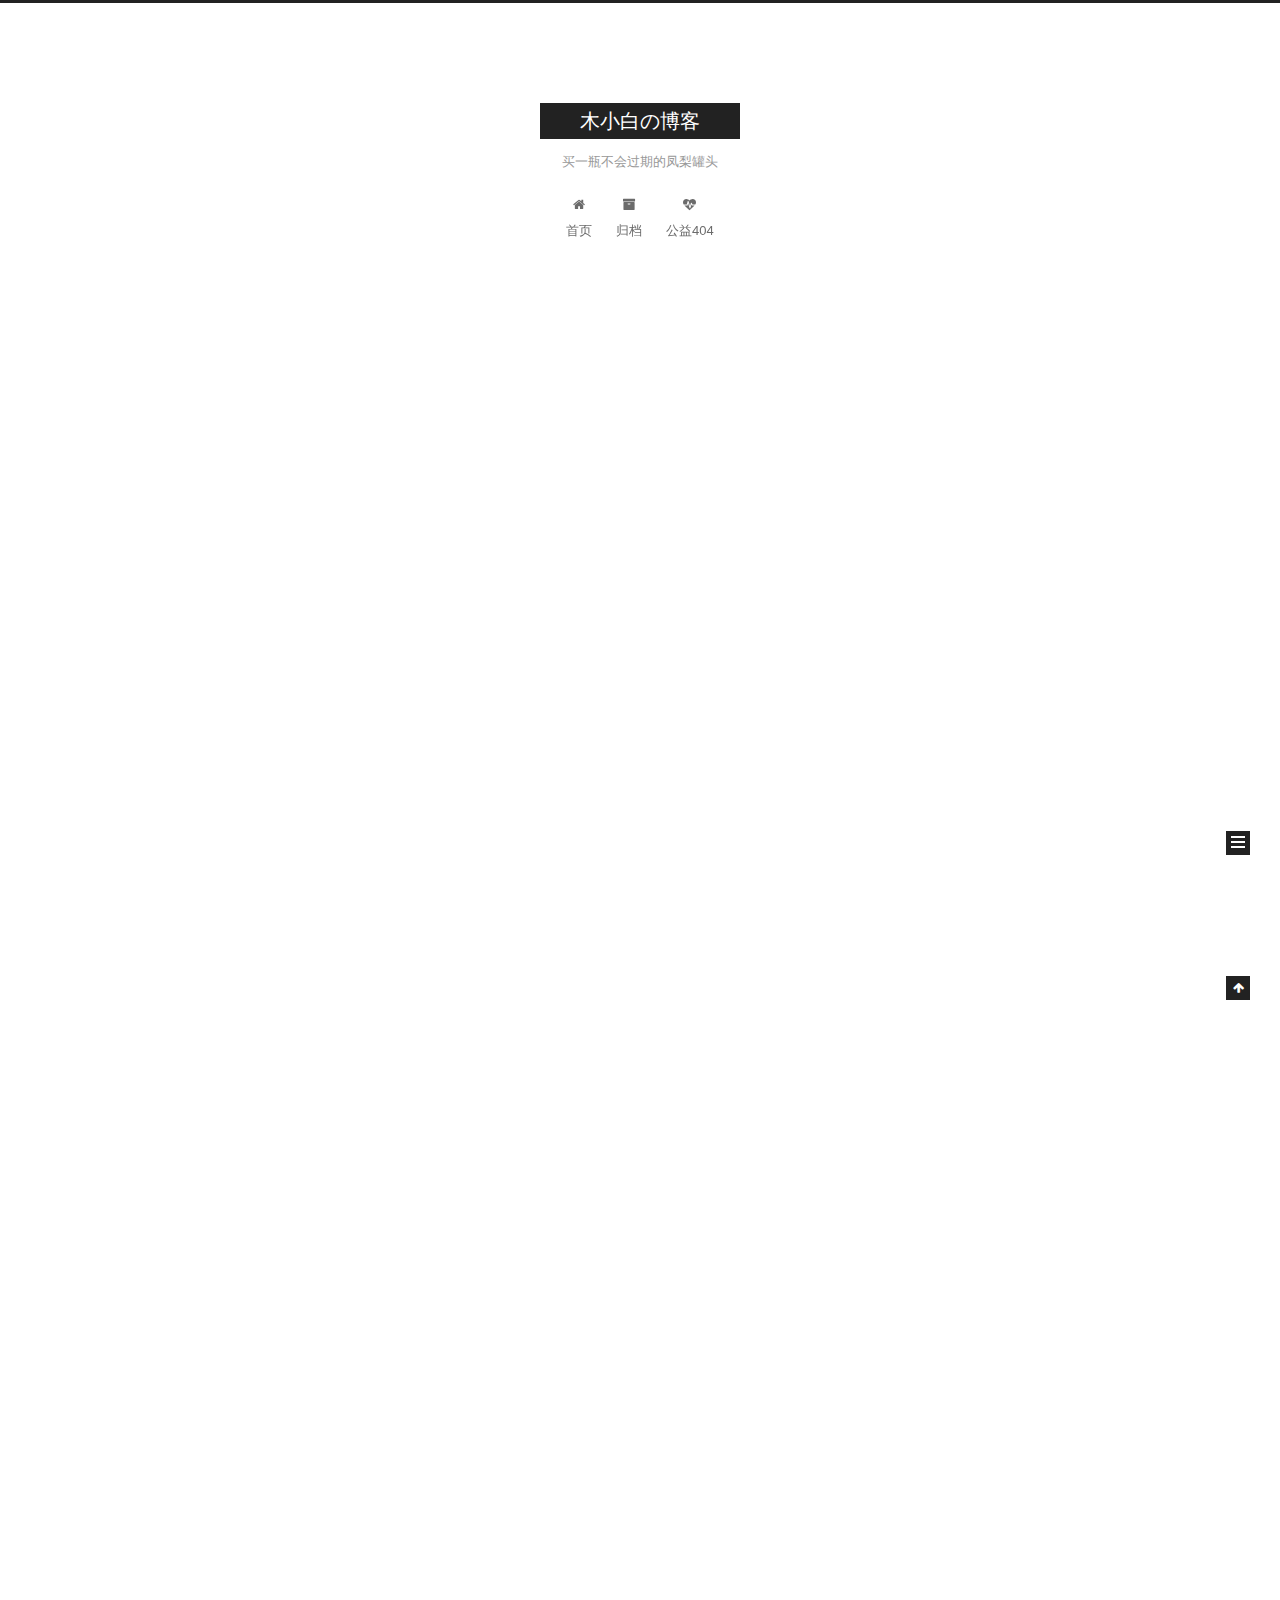
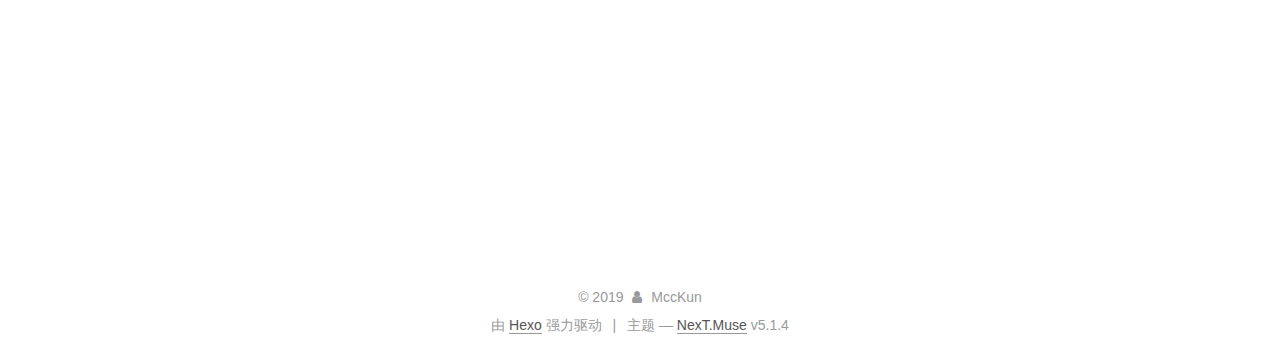
==== commit 58776e30: "Site updated: 2019-07-15 11:06:37" ====
--- a/index.html
+++ b/index.html
@@ -131,6 +131,16 @@
 
 
 
+  <script type="text/javascript">
+    var _hmt = _hmt || [];
+    (function() {
+      var hm = document.createElement("script");
+      hm.src = "https://hm.baidu.com/hm.js?7e94ab7ac9077dd371096b2ab6b2354f";
+      var s = document.getElementsByTagName("script")[0];
+      s.parentNode.insertBefore(hm, s);
+    })();
+  </script>
+
 
 
 
@@ -199,6 +209,16 @@
           </a>
         </li>
       
+        
+        <li class="menu-item menu-item-commonweal">
+          <a href="/404/" rel="section">
+            
+              <i class="menu-item-icon fa fa-fw fa-heartbeat"></i> <br>
+            
+            公益404
+          </a>
+        </li>
+      
 
       
     </ul>
@@ -232,12 +252,12 @@
   
   
   <div class="post-block">
-    <link itemprop="mainEntityOfPage" href="http://yoursite.com/2019/07/02/mcckun/">
+    <link itemprop="mainEntityOfPage" href="http://yoursite.com/2019/07/04/new-post-title/">
 
     <span hidden itemprop="author" itemscope itemtype="http://schema.org/Person">
       <meta itemprop="name" content="MccKun">
       <meta itemprop="description" content>
-      <meta itemprop="image" content="/images/avatar.gif">
+      <meta itemprop="image" content="/images/mcckun.jpg">
     </span>
 
     <span hidden itemprop="publisher" itemscope itemtype="http://schema.org/Organization">
@@ -251,7 +271,7 @@
         
           <h1 class="post-title" itemprop="name headline">
                 
-                <a class="post-title-link" href="/2019/07/02/mcckun/" itemprop="url">mcckun</a></h1>
+                <a class="post-title-link" href="/2019/07/04/new-post-title/" itemprop="url">第一篇日志</a></h1>
         
 
         <div class="post-meta">
@@ -263,6 +283,148 @@
               
                 <span class="post-meta-item-text">发表于</span>
               
+              <time title="创建于" itemprop="dateCreated datePublished" datetime="2019-07-04T14:33:18+08:00">
+                2019-07-04
+              </time>
+            
+
+            
+
+            
+          </span>
+
+          
+            <span class="post-category">
+            
+              <span class="post-meta-divider">|</span>
+            
+              <span class="post-meta-item-icon">
+                <i class="fa fa-folder-o"></i>
+              </span>
+              
+                <span class="post-meta-item-text">分类于</span>
+              
+              
+                <span itemprop="about" itemscope itemtype="http://schema.org/Thing">
+                  <a href="/categories/分享/" itemprop="url" rel="index">
+                    <span itemprop="name">分享</span>
+                  </a>
+                </span>
+
+                
+                
+              
+            </span>
+          
+
+          
+            
+          
+
+          
+          
+
+          
+
+          
+
+          
+
+        </div>
+      </header>
+    
+
+    
+    
+    
+    <div class="post-body" itemprop="articleBody">
+
+      
+      
+
+      
+        
+          
+            <p> 通过朋友得知一款受益于广大计算机爱好者的插件  其中很多功能非常实用，关键是还是免费的，给良心的作者点一个大大的赞，无私奉献的互联网精神<del>~</del></p>
+
+          
+        
+      
+    </div>
+    
+    
+    
+
+    
+
+    
+
+    
+
+    <footer class="post-footer">
+      
+
+      
+
+      
+
+      
+      
+        <div class="post-eof"></div>
+      
+    </footer>
+  </div>
+  
+  
+  
+  </article>
+
+
+    
+      
+
+  
+
+  
+  
+  
+
+  <article class="post post-type-normal" itemscope itemtype="http://schema.org/Article">
+  
+  
+  
+  <div class="post-block">
+    <link itemprop="mainEntityOfPage" href="http://yoursite.com/2019/07/02/mcckun/">
+
+    <span hidden itemprop="author" itemscope itemtype="http://schema.org/Person">
+      <meta itemprop="name" content="MccKun">
+      <meta itemprop="description" content>
+      <meta itemprop="image" content="/images/mcckun.jpg">
+    </span>
+
+    <span hidden itemprop="publisher" itemscope itemtype="http://schema.org/Organization">
+      <meta itemprop="name" content="木小白の博客">
+    </span>
+
+    
+      <header class="post-header">
+
+        
+        
+          <h1 class="post-title" itemprop="name headline">
+                
+                <a class="post-title-link" href="/2019/07/02/mcckun/" itemprop="url">mcckun</a></h1>
+        
+
+        <div class="post-meta">
+          <span class="post-time">
+            
+              <span class="post-meta-item-icon">
+                <i class="fa fa-calendar-o"></i>
+              </span>
+              
+                <span class="post-meta-item-text">发表于</span>
+              
               <time title="创建于" itemprop="dateCreated datePublished" datetime="2019-07-02T14:05:28+08:00">
                 2019-07-02
               </time>
@@ -274,6 +436,28 @@
           </span>
 
           
+            <span class="post-category">
+            
+              <span class="post-meta-divider">|</span>
+            
+              <span class="post-meta-item-icon">
+                <i class="fa fa-folder-o"></i>
+              </span>
+              
+                <span class="post-meta-item-text">分类于</span>
+              
+              
+                <span itemprop="about" itemscope itemtype="http://schema.org/Thing">
+                  <a href="/categories/技术/" itemprop="url" rel="index">
+                    <span itemprop="name">技术</span>
+                  </a>
+                </span>
+
+                
+                
+              
+            </span>
+          
 
           
             
@@ -356,7 +540,7 @@
     <span hidden itemprop="author" itemscope itemtype="http://schema.org/Person">
       <meta itemprop="name" content="MccKun">
       <meta itemprop="description" content>
-      <meta itemprop="image" content="/images/avatar.gif">
+      <meta itemprop="image" content="/images/mcckun.jpg">
     </span>
 
     <span hidden itemprop="publisher" itemscope itemtype="http://schema.org/Organization">
@@ -370,7 +554,7 @@
         
           <h1 class="post-title" itemprop="name headline">
                 
-                <a class="post-title-link" href="/2019/07/02/hello-world/" itemprop="url">Hello World</a></h1>
+                <a class="post-title-link" href="/2019/07/02/hello-world/" itemprop="url">hello-world</a></h1>
         
 
         <div class="post-meta">
@@ -392,6 +576,28 @@
             
           </span>
 
+          
+            <span class="post-category">
+            
+              <span class="post-meta-divider">|</span>
+            
+              <span class="post-meta-item-icon">
+                <i class="fa fa-folder-o"></i>
+              </span>
+              
+                <span class="post-meta-item-text">分类于</span>
+              
+              
+                <span itemprop="about" itemscope itemtype="http://schema.org/Thing">
+                  <a href="/categories/技术/" itemprop="url" rel="index">
+                    <span itemprop="name">技术</span>
+                  </a>
+                </span>
+
+                
+                
+              
+            </span>
           
 
           
@@ -505,6 +711,8 @@
         <div class="site-overview">
           <div class="site-author motion-element" itemprop="author" itemscope itemtype="http://schema.org/Person">
             
+              <img class="site-author-image" itemprop="image" src="/images/mcckun.jpg" alt="MccKun">
+            
               <p class="site-author-name" itemprop="name">MccKun</p>
               <p class="site-description motion-element" itemprop="description">记录生活的点点滴滴</p>
           </div>
@@ -516,12 +724,21 @@
               
                 <a href="/archives/">
               
-                  <span class="site-state-item-count">2</span>
+                  <span class="site-state-item-count">3</span>
                   <span class="site-state-item-name">日志</span>
                 </a>
               </div>
             
 
+            
+              
+              
+              <div class="site-state-item site-state-categories">
+                
+                  <span class="site-state-item-count">2</span>
+                  <span class="site-state-item-name">分类</span>
+                
+              </div>
             
 
             
--- a/css/main.css
+++ b/css/main.css
@@ -1822,7 +1822,7 @@
   width: 4px;
   height: 4px;
   border-radius: 50%;
-  background: #09d18f;
+  background: #ff6b28;
 }
 .links-of-blogroll {
   font-size: 13px;
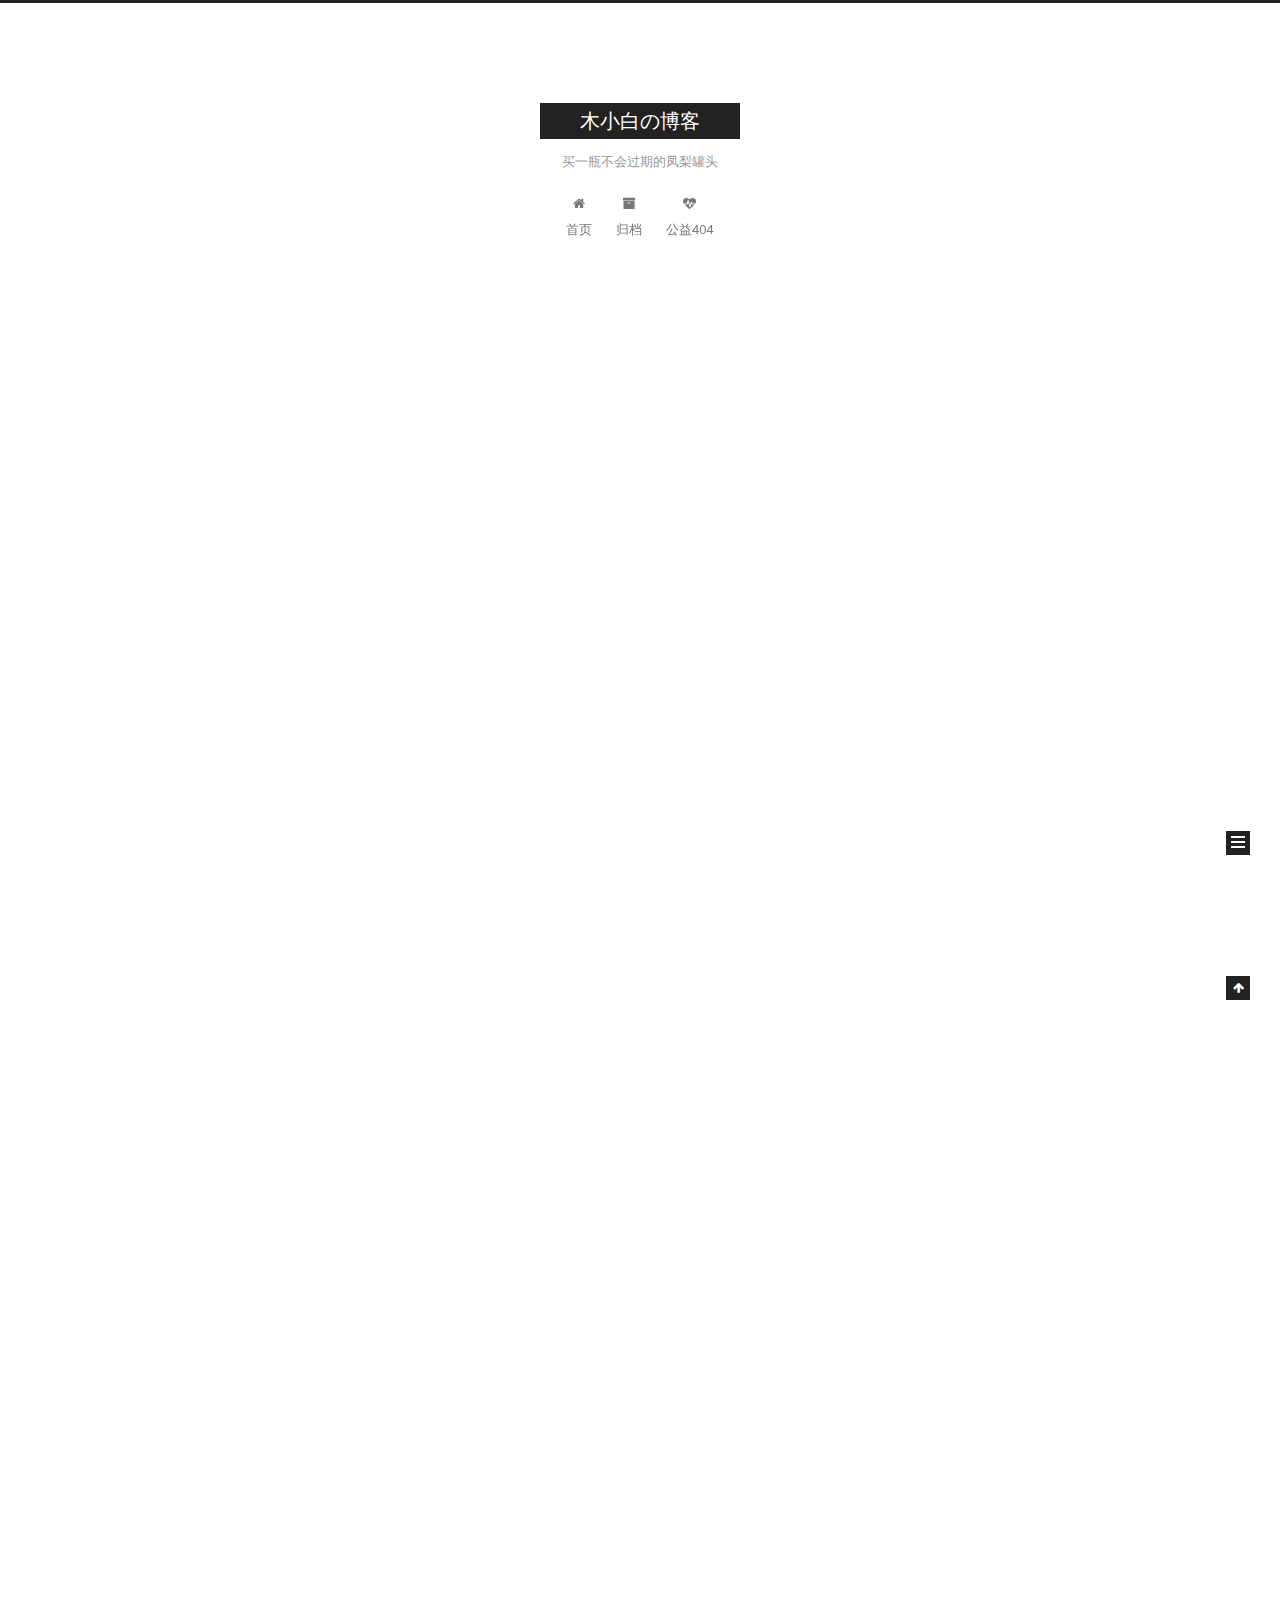
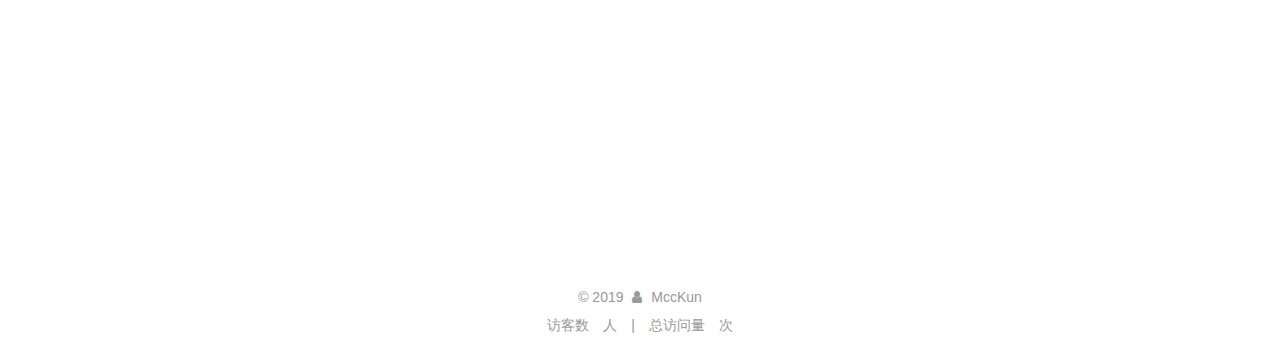
==== commit fec5970b: "Site updated: 2019-07-15 15:50:19" ====
--- a/index.html
+++ b/index.html
@@ -73,6 +73,8 @@
 
 
 
+
+  <link rel="alternate" href="/atom.xml" title="木小白の博客" type="application/atom+xml">
 
 
 
@@ -319,6 +321,16 @@
 
           
             
+              <span class="post-comments-count">
+                <span class="post-meta-divider">|</span>
+                <span class="post-meta-item-icon">
+                  <i class="fa fa-comment-o"></i>
+                </span>
+                <a href="/2019/07/04/new-post-title/#comments" itemprop="discussionUrl">
+                  <span class="post-comments-count valine-comment-count" data-xid="/2019/07/04/new-post-title/" itemprop="commentCount"></span>
+                </a>
+              </span>
+            
           
 
           
@@ -345,7 +357,12 @@
       
         
           
-            <p> 通过朋友得知一款受益于广大计算机爱好者的插件  其中很多功能非常实用，关键是还是免费的，给良心的作者点一个大大的赞，无私奉献的互联网精神<del>~</del></p>
+            <style>.container-text{ background-color:#f7f7f7 padding:10px} .content{background:#ffffff}</style>
+ <div class="content">
+ <div class="container-text">
+ 通过朋友得知一款受益于广大计算机爱好者的插件  其中很多功能非常实用，关键是还是免费的，给良心的作者点一个大大的赞，无私奉献的互联网精神 <a href="https://u.tools/" target="_blank" rel="noopener">Utools</a>
+ </div>
+ </div>
 
           
         
@@ -461,6 +478,16 @@
 
           
             
+              <span class="post-comments-count">
+                <span class="post-meta-divider">|</span>
+                <span class="post-meta-item-icon">
+                  <i class="fa fa-comment-o"></i>
+                </span>
+                <a href="/2019/07/02/mcckun/#comments" itemprop="discussionUrl">
+                  <span class="post-comments-count valine-comment-count" data-xid="/2019/07/02/mcckun/" itemprop="commentCount"></span>
+                </a>
+              </span>
+            
           
 
           
@@ -601,6 +628,16 @@
           
 
           
+            
+              <span class="post-comments-count">
+                <span class="post-meta-divider">|</span>
+                <span class="post-meta-item-icon">
+                  <i class="fa fa-comment-o"></i>
+                </span>
+                <a href="/2019/07/02/hello-world/#comments" itemprop="discussionUrl">
+                  <span class="post-comments-count valine-comment-count" data-xid="/2019/07/02/hello-world/" itemprop="commentCount"></span>
+                </a>
+              </span>
             
           
 
@@ -746,6 +783,13 @@
           </nav>
 
           
+            <div class="feed-link motion-element">
+              <a href="/atom.xml" rel="alternate">
+                <i class="fa fa-rss"></i>
+                RSS
+              </a>
+            </div>
+          
 
           
 
@@ -774,7 +818,10 @@
 
     <footer id="footer" class="footer">
       <div class="footer-inner">
-        <div class="copyright">&copy; <span itemprop="copyrightYear">2019</span>
+        <script async src="//busuanzi.ibruce.info/busuanzi/2.3/busuanzi.pure.mini.js"></script>
+
+
+<div class="copyright">&copy; <span itemprop="copyrightYear">2019</span>
   <span class="with-love">
     <i class="fa fa-user"></i>
   </span>
@@ -784,20 +831,42 @@
 </div>
 
 
-  <div class="powered-by">由 <a class="theme-link" target="_blank" href="https://hexo.io">Hexo</a> 强力驱动</div>
-
-
-
-  <span class="post-meta-divider">|</span>
-
-
-
-  <div class="theme-info">主题 &mdash; <a class="theme-link" target="_blank" href="https://github.com/iissnan/hexo-theme-next">NexT.Muse</a> v5.1.4</div>
-
-
-
-
-        
+
+
+
+
+
+
+
+
+
+
+
+
+
+
+
+        
+<div class="busuanzi-count">
+  <script async src="https://dn-lbstatics.qbox.me/busuanzi/2.3/busuanzi.pure.mini.js"></script>
+
+  
+    <span class="site-uv">
+      访客数
+      <span class="busuanzi-value" id="busuanzi_value_site_uv"></span>
+      人
+    </span>
+  
+
+  
+    <span class="site-pv">
+      总访问量
+      <span class="busuanzi-value" id="busuanzi_value_site_pv"></span>
+      次
+    </span>
+  
+</div>
+
 
 
 
@@ -932,6 +1001,28 @@
 
 
 
+  <script src="//cdn1.lncld.net/static/js/3.0.4/av-min.js"></script>
+  <script src="//unpkg.com/valine/dist/Valine.min.js"></script>
+  
+  <script type="text/javascript">
+    var GUEST = ['nick','mail','link'];
+    var guest = 'nick';
+    guest = guest.split(',').filter(item=>{
+      return GUEST.indexOf(item)>-1;
+    });
+    new Valine({
+        el: '#comments' ,
+        verify: false,
+        notify: false,
+        appId: 'ruUD0V8kh6JB6A3ebFQ8s0R7-gzGzoHsz',
+        appKey: 'Lutq80RVtK8c8wW5nN6yOIgx',
+        placeholder: '来啊，快活啊',
+        avatar:'mm',
+        guest_info:guest,
+        pageSize:'10' || 10,
+    });
+  </script>
+
 
 
   
--- a/css/main.css
+++ b/css/main.css
@@ -1822,7 +1822,7 @@
   width: 4px;
   height: 4px;
   border-radius: 50%;
-  background: #ff6b28;
+  background: #5b2142;
 }
 .links-of-blogroll {
   font-size: 13px;
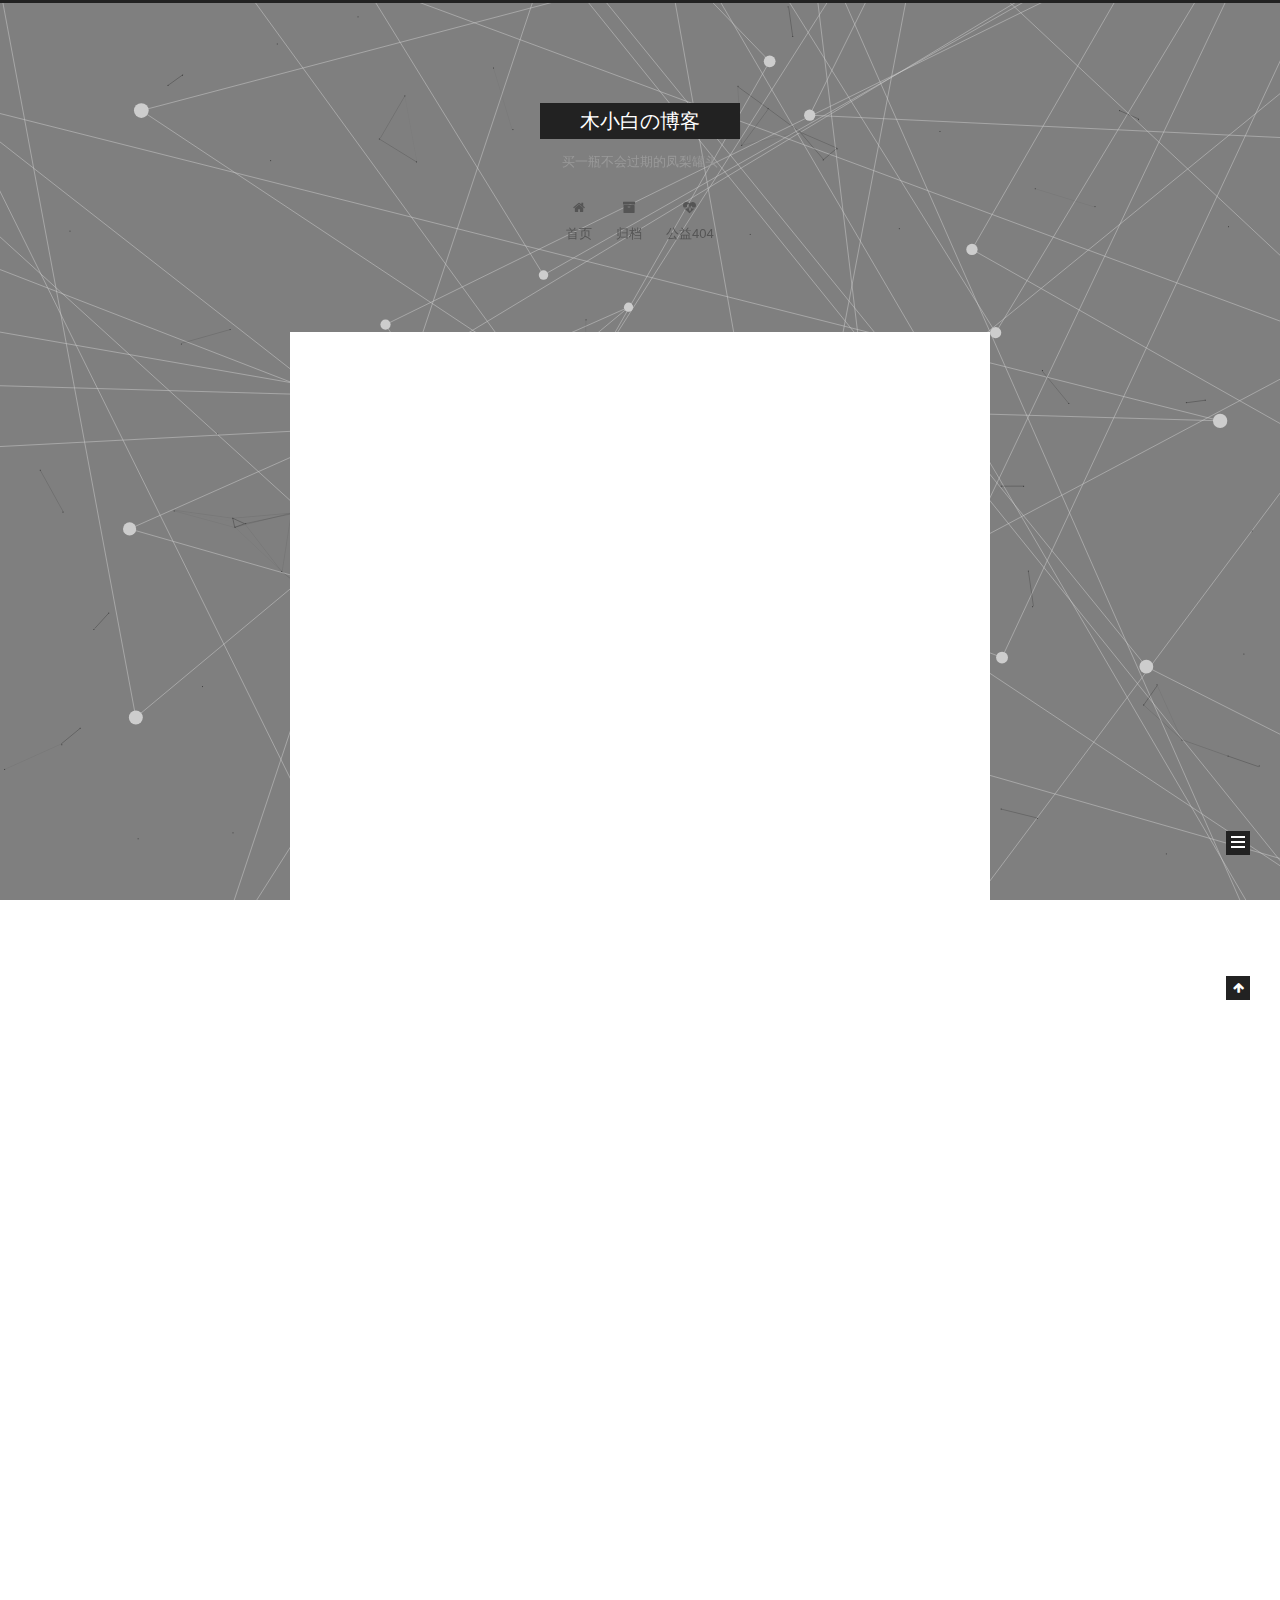
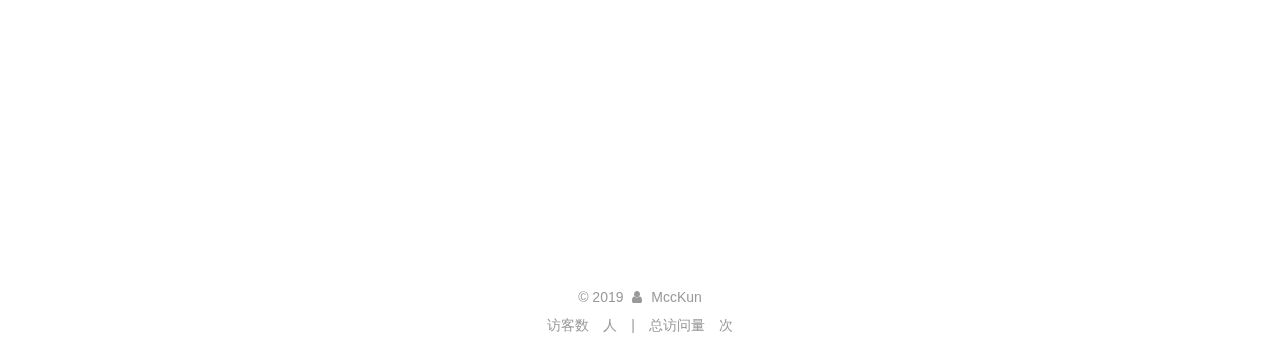
==== commit 3fa50467: "Site updated: 2019-07-15 16:12:24" ====
--- a/index.html
+++ b/index.html
@@ -908,9 +908,14 @@
   
 
 
-
-
-
+  
+
+
+
+
+
+  
+  
 
 
 
@@ -946,6 +951,21 @@
   
   
     <script type="text/javascript" src="/lib/fancybox/source/jquery.fancybox.pack.js?v=2.1.5"></script>
+  
+
+  
+  
+    <script type="text/javascript" src="/lib/canvas-nest/canvas-nest.min.js"></script>
+  
+
+  
+  
+    <script type="text/javascript" src="/lib/three/three.min.js"></script>
+  
+
+  
+  
+    <script type="text/javascript" src="/lib/three/canvas_lines.min.js"></script>
   
 
 
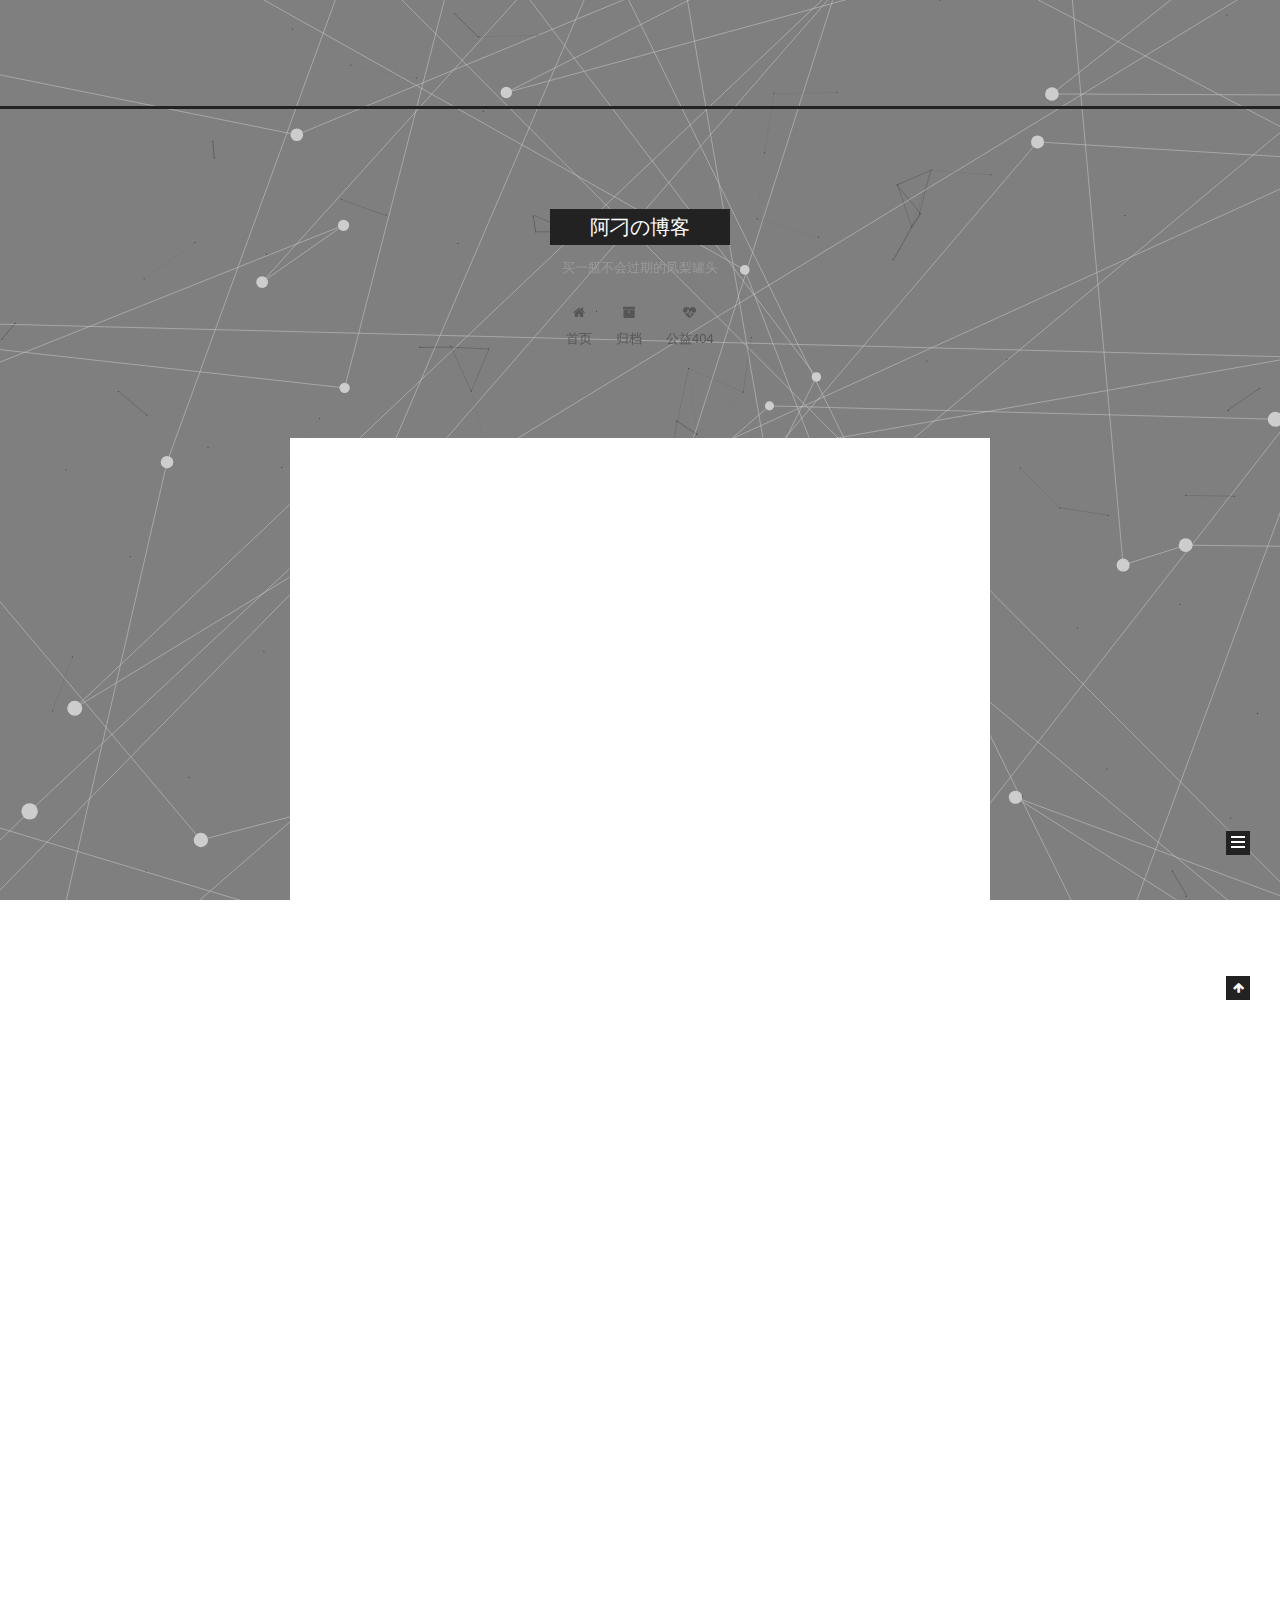
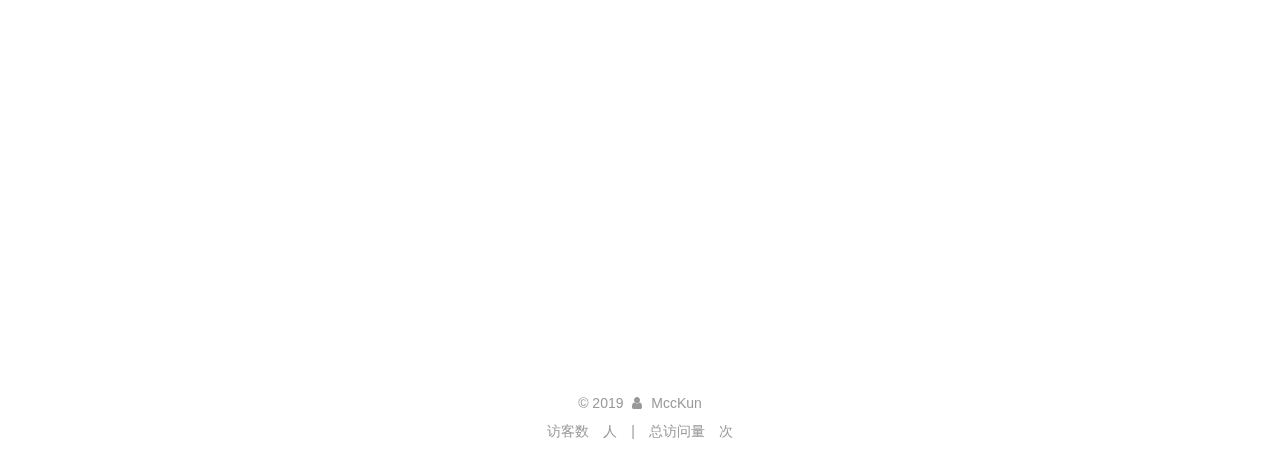
==== commit 148a9b15: "Site updated: 2019-07-15 16:41:02" ====
--- a/index.html
+++ b/index.html
@@ -74,7 +74,7 @@
 
 
 
-  <link rel="alternate" href="/atom.xml" title="木小白の博客" type="application/atom+xml">
+  <link rel="alternate" href="/atom.xml" title="阿刁の博客" type="application/atom+xml">
 
 
 
@@ -83,13 +83,13 @@
 
 <meta name="description" content="记录生活的点点滴滴">
 <meta property="og:type" content="website">
-<meta property="og:title" content="木小白の博客">
+<meta property="og:title" content="阿刁の博客">
 <meta property="og:url" content="http://yoursite.com/index.html">
-<meta property="og:site_name" content="木小白の博客">
+<meta property="og:site_name" content="阿刁の博客">
 <meta property="og:description" content="记录生活的点点滴滴">
 <meta property="og:locale" content="zh-Hans">
 <meta name="twitter:card" content="summary">
-<meta name="twitter:title" content="木小白の博客">
+<meta name="twitter:title" content="阿刁の博客">
 <meta name="twitter:description" content="记录生活的点点滴滴">
 
 
@@ -125,8 +125,13 @@
 
 
 
-
-  <title>木小白の博客</title>
+           <div>
+           <iframe frameborder="no" border="0" marginwidth="0" marginheight="0" width="100" height="86" src="//music.163.com/outchain/player?type=2&id=31838188&auto=1&height=66"></iframe>
+           </div>
+
+
+
+  <title>阿刁の博客</title>
   
 
 
@@ -167,7 +172,7 @@
     <div class="custom-logo-site-title">
       <a href="/" class="brand" rel="start">
         <span class="logo-line-before"><i></i></span>
-        <span class="site-title">木小白の博客</span>
+        <span class="site-title">阿刁の博客</span>
         <span class="logo-line-after"><i></i></span>
       </a>
     </div>
@@ -263,7 +268,7 @@
     </span>
 
     <span hidden itemprop="publisher" itemscope itemtype="http://schema.org/Organization">
-      <meta itemprop="name" content="木小白の博客">
+      <meta itemprop="name" content="阿刁の博客">
     </span>
 
     
@@ -420,7 +425,7 @@
     </span>
 
     <span hidden itemprop="publisher" itemscope itemtype="http://schema.org/Organization">
-      <meta itemprop="name" content="木小白の博客">
+      <meta itemprop="name" content="阿刁の博客">
     </span>
 
     
@@ -571,7 +576,7 @@
     </span>
 
     <span hidden itemprop="publisher" itemscope itemtype="http://schema.org/Organization">
-      <meta itemprop="name" content="木小白の博客">
+      <meta itemprop="name" content="阿刁の博客">
     </span>
 
     
@@ -792,6 +797,12 @@
           
 
           
+
+
+           <div>
+           <iframe frameborder="no" border="0" marginwidth="0" marginheight="0" width="330" height="86" src="//music.163.com/outchain/player?type=2&id=31838188&auto=1&height=66"></iframe>
+           </div>
+
 
           
           
--- a/css/main.css
+++ b/css/main.css
@@ -1822,7 +1822,7 @@
   width: 4px;
   height: 4px;
   border-radius: 50%;
-  background: #5b2142;
+  background: #ff329e;
 }
 .links-of-blogroll {
   font-size: 13px;
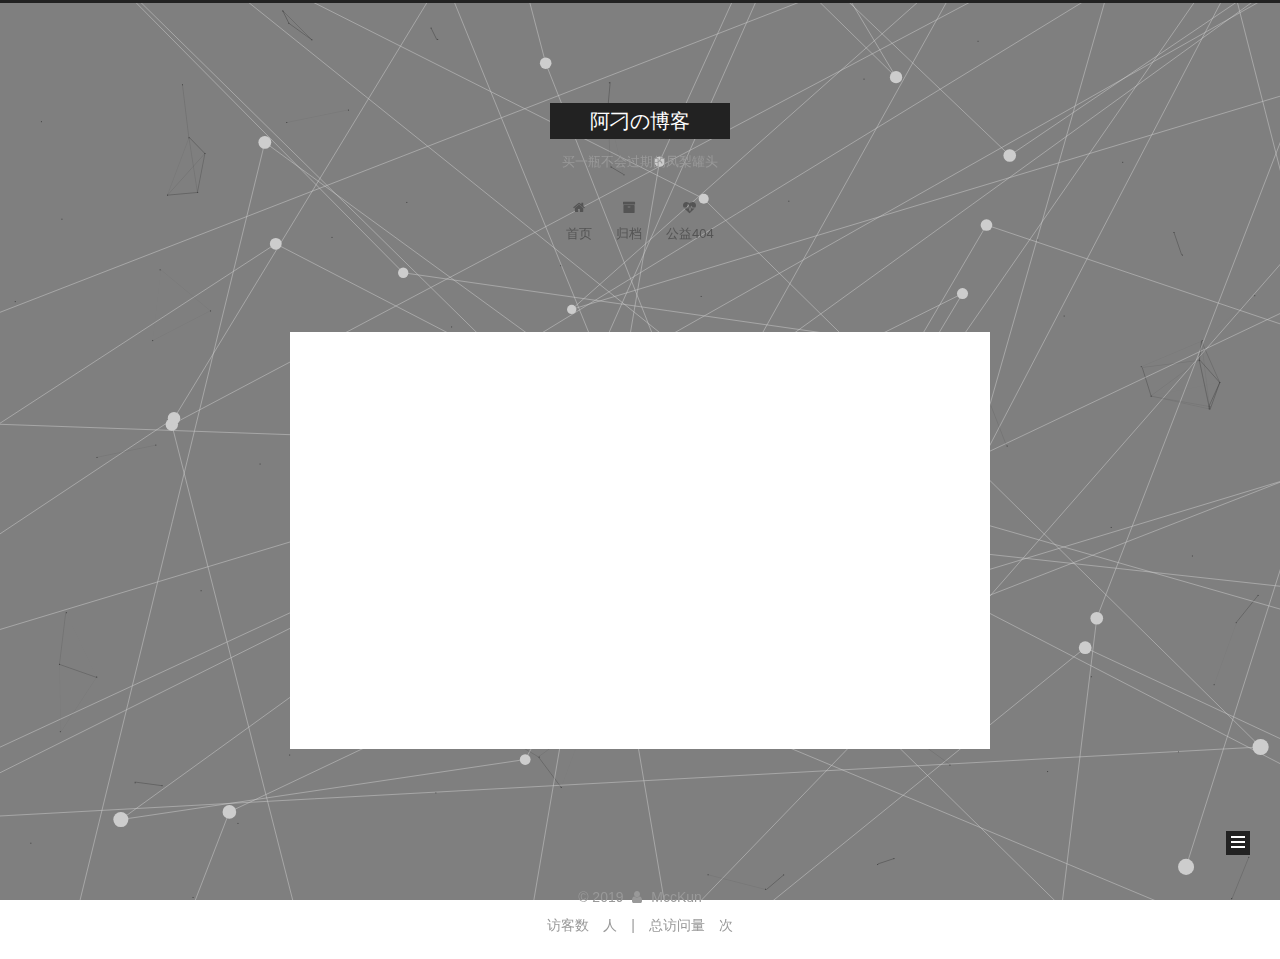
==== commit c244e298: "Site updated: 2019-07-15 17:02:59" ====
--- a/index.html
+++ b/index.html
@@ -1,4 +1,10 @@
 <!DOCTYPE html>
+
+
+   <canvas class="fireworks" style="position: fixed;left: 0;top: 0;z-index: 1; pointer-events: none;"></canvas>
+   <script type="text/javascript" src="//cdn.bootcss.com/animejs/2.2.0/anime.min.js"></script>
+   <script type="text/javascript" src="/js/src/fireworks.js"></script>
+
 
 
 
@@ -125,11 +131,6 @@
 
 
 
-           <div>
-           <iframe frameborder="no" border="0" marginwidth="0" marginheight="0" width="100" height="86" src="//music.163.com/outchain/player?type=2&id=31838188&auto=1&height=66"></iframe>
-           </div>
-
-
 
   <title>阿刁の博客</title>
   
@@ -259,7 +260,7 @@
   
   
   <div class="post-block">
-    <link itemprop="mainEntityOfPage" href="http://yoursite.com/2019/07/04/new-post-title/">
+    <link itemprop="mainEntityOfPage" href="http://yoursite.com/2019/07/15/new-post-title/">
 
     <span hidden itemprop="author" itemscope itemtype="http://schema.org/Person">
       <meta itemprop="name" content="MccKun">
@@ -278,7 +279,7 @@
         
           <h1 class="post-title" itemprop="name headline">
                 
-                <a class="post-title-link" href="/2019/07/04/new-post-title/" itemprop="url">第一篇日志</a></h1>
+                <a class="post-title-link" href="/2019/07/15/new-post-title/" itemprop="url">第一篇日志</a></h1>
         
 
         <div class="post-meta">
@@ -290,8 +291,8 @@
               
                 <span class="post-meta-item-text">发表于</span>
               
-              <time title="创建于" itemprop="dateCreated datePublished" datetime="2019-07-04T14:33:18+08:00">
-                2019-07-04
+              <time title="创建于" itemprop="dateCreated datePublished" datetime="2019-07-15T22:33:18+08:00">
+                2019-07-15
               </time>
             
 
@@ -331,8 +332,8 @@
                 <span class="post-meta-item-icon">
                   <i class="fa fa-comment-o"></i>
                 </span>
-                <a href="/2019/07/04/new-post-title/#comments" itemprop="discussionUrl">
-                  <span class="post-comments-count valine-comment-count" data-xid="/2019/07/04/new-post-title/" itemprop="commentCount"></span>
+                <a href="/2019/07/15/new-post-title/#comments" itemprop="discussionUrl">
+                  <span class="post-comments-count valine-comment-count" data-xid="/2019/07/15/new-post-title/" itemprop="commentCount"></span>
                 </a>
               </span>
             
@@ -554,170 +555,6 @@
 
 
     
-      
-
-  
-
-  
-  
-  
-
-  <article class="post post-type-normal" itemscope itemtype="http://schema.org/Article">
-  
-  
-  
-  <div class="post-block">
-    <link itemprop="mainEntityOfPage" href="http://yoursite.com/2019/07/02/hello-world/">
-
-    <span hidden itemprop="author" itemscope itemtype="http://schema.org/Person">
-      <meta itemprop="name" content="MccKun">
-      <meta itemprop="description" content>
-      <meta itemprop="image" content="/images/mcckun.jpg">
-    </span>
-
-    <span hidden itemprop="publisher" itemscope itemtype="http://schema.org/Organization">
-      <meta itemprop="name" content="阿刁の博客">
-    </span>
-
-    
-      <header class="post-header">
-
-        
-        
-          <h1 class="post-title" itemprop="name headline">
-                
-                <a class="post-title-link" href="/2019/07/02/hello-world/" itemprop="url">hello-world</a></h1>
-        
-
-        <div class="post-meta">
-          <span class="post-time">
-            
-              <span class="post-meta-item-icon">
-                <i class="fa fa-calendar-o"></i>
-              </span>
-              
-                <span class="post-meta-item-text">发表于</span>
-              
-              <time title="创建于" itemprop="dateCreated datePublished" datetime="2019-07-02T13:59:08+08:00">
-                2019-07-02
-              </time>
-            
-
-            
-
-            
-          </span>
-
-          
-            <span class="post-category">
-            
-              <span class="post-meta-divider">|</span>
-            
-              <span class="post-meta-item-icon">
-                <i class="fa fa-folder-o"></i>
-              </span>
-              
-                <span class="post-meta-item-text">分类于</span>
-              
-              
-                <span itemprop="about" itemscope itemtype="http://schema.org/Thing">
-                  <a href="/categories/技术/" itemprop="url" rel="index">
-                    <span itemprop="name">技术</span>
-                  </a>
-                </span>
-
-                
-                
-              
-            </span>
-          
-
-          
-            
-              <span class="post-comments-count">
-                <span class="post-meta-divider">|</span>
-                <span class="post-meta-item-icon">
-                  <i class="fa fa-comment-o"></i>
-                </span>
-                <a href="/2019/07/02/hello-world/#comments" itemprop="discussionUrl">
-                  <span class="post-comments-count valine-comment-count" data-xid="/2019/07/02/hello-world/" itemprop="commentCount"></span>
-                </a>
-              </span>
-            
-          
-
-          
-          
-
-          
-
-          
-
-          
-
-        </div>
-      </header>
-    
-
-    
-    
-    
-    <div class="post-body" itemprop="articleBody">
-
-      
-      
-
-      
-        
-          
-            <p>Welcome to <a href="https://hexo.io/" target="_blank" rel="noopener">Hexo</a>! This is your very first post. Check <a href="https://hexo.io/docs/" target="_blank" rel="noopener">documentation</a> for more info. If you get any problems when using Hexo, you can find the answer in <a href="https://hexo.io/docs/troubleshooting.html" target="_blank" rel="noopener">troubleshooting</a> or you can ask me on <a href="https://github.com/hexojs/hexo/issues" target="_blank" rel="noopener">GitHub</a>.</p>
-<h2 id="Quick-Start"><a href="#Quick-Start" class="headerlink" title="Quick Start"></a>Quick Start</h2><h3 id="Create-a-new-post"><a href="#Create-a-new-post" class="headerlink" title="Create a new post"></a>Create a new post</h3><figure class="highlight bash"><table><tr><td class="gutter"><pre><span class="line">1</span><br></pre></td><td class="code"><pre><span class="line">$ hexo new <span class="string">"My New Post"</span></span><br></pre></td></tr></table></figure>
-
-<p>More info: <a href="https://hexo.io/docs/writing.html" target="_blank" rel="noopener">Writing</a></p>
-<h3 id="Run-server"><a href="#Run-server" class="headerlink" title="Run server"></a>Run server</h3><figure class="highlight bash"><table><tr><td class="gutter"><pre><span class="line">1</span><br></pre></td><td class="code"><pre><span class="line">$ hexo server</span><br></pre></td></tr></table></figure>
-
-<p>More info: <a href="https://hexo.io/docs/server.html" target="_blank" rel="noopener">Server</a></p>
-<h3 id="Generate-static-files"><a href="#Generate-static-files" class="headerlink" title="Generate static files"></a>Generate static files</h3><figure class="highlight bash"><table><tr><td class="gutter"><pre><span class="line">1</span><br></pre></td><td class="code"><pre><span class="line">$ hexo generate</span><br></pre></td></tr></table></figure>
-
-<p>More info: <a href="https://hexo.io/docs/generating.html" target="_blank" rel="noopener">Generating</a></p>
-<h3 id="Deploy-to-remote-sites"><a href="#Deploy-to-remote-sites" class="headerlink" title="Deploy to remote sites"></a>Deploy to remote sites</h3><figure class="highlight bash"><table><tr><td class="gutter"><pre><span class="line">1</span><br></pre></td><td class="code"><pre><span class="line">$ hexo deploy</span><br></pre></td></tr></table></figure>
-
-<p>More info: <a href="https://hexo.io/docs/deployment.html" target="_blank" rel="noopener">Deployment</a></p>
-
-          
-        
-      
-    </div>
-    
-    
-    
-
-    
-
-    
-
-    
-
-    <footer class="post-footer">
-      
-
-      
-
-      
-
-      
-      
-        <div class="post-eof"></div>
-      
-    </footer>
-  </div>
-  
-  
-  
-  </article>
-
-
-    
   </section>
 
   
@@ -766,7 +603,7 @@
               
                 <a href="/archives/">
               
-                  <span class="site-state-item-count">3</span>
+                  <span class="site-state-item-count">2</span>
                   <span class="site-state-item-name">日志</span>
                 </a>
               </div>
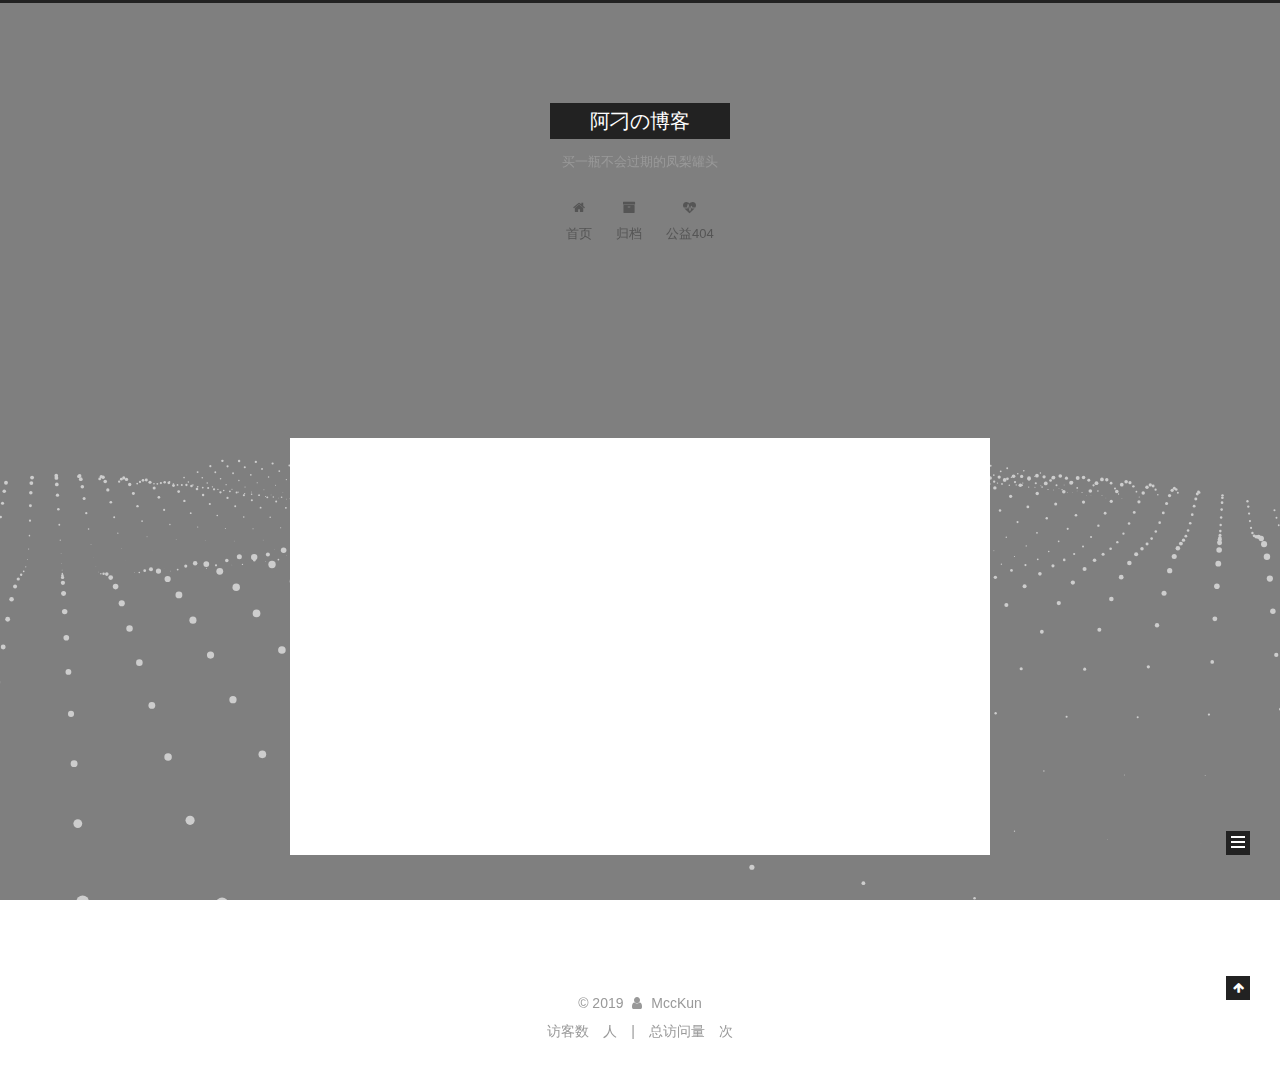
==== commit 2242d0a4: "Site updated: 2019-07-15 17:23:47" ====
--- a/index.html
+++ b/index.html
@@ -237,6 +237,11 @@
 
 
 
+           <div>
+           <iframe frameborder="no" border="0" marginwidth="0" marginheight="0" width="330" height="86" src="//music.163.com/outchain/player?type=2&id=31838188&auto=1&height=66"></iframe>
+           </div>
+
+
  </div>
     </header>
 
@@ -756,14 +761,12 @@
   
 
 
-  
-
-
-
-
-
-  
-  
+
+
+  
+  
+
+
 
 
 
@@ -803,17 +806,12 @@
 
   
   
-    <script type="text/javascript" src="/lib/canvas-nest/canvas-nest.min.js"></script>
-  
-
-  
-  
     <script type="text/javascript" src="/lib/three/three.min.js"></script>
   
 
   
   
-    <script type="text/javascript" src="/lib/three/canvas_lines.min.js"></script>
+    <script type="text/javascript" src="/lib/three/three-waves.min.js"></script>
   
 
 
